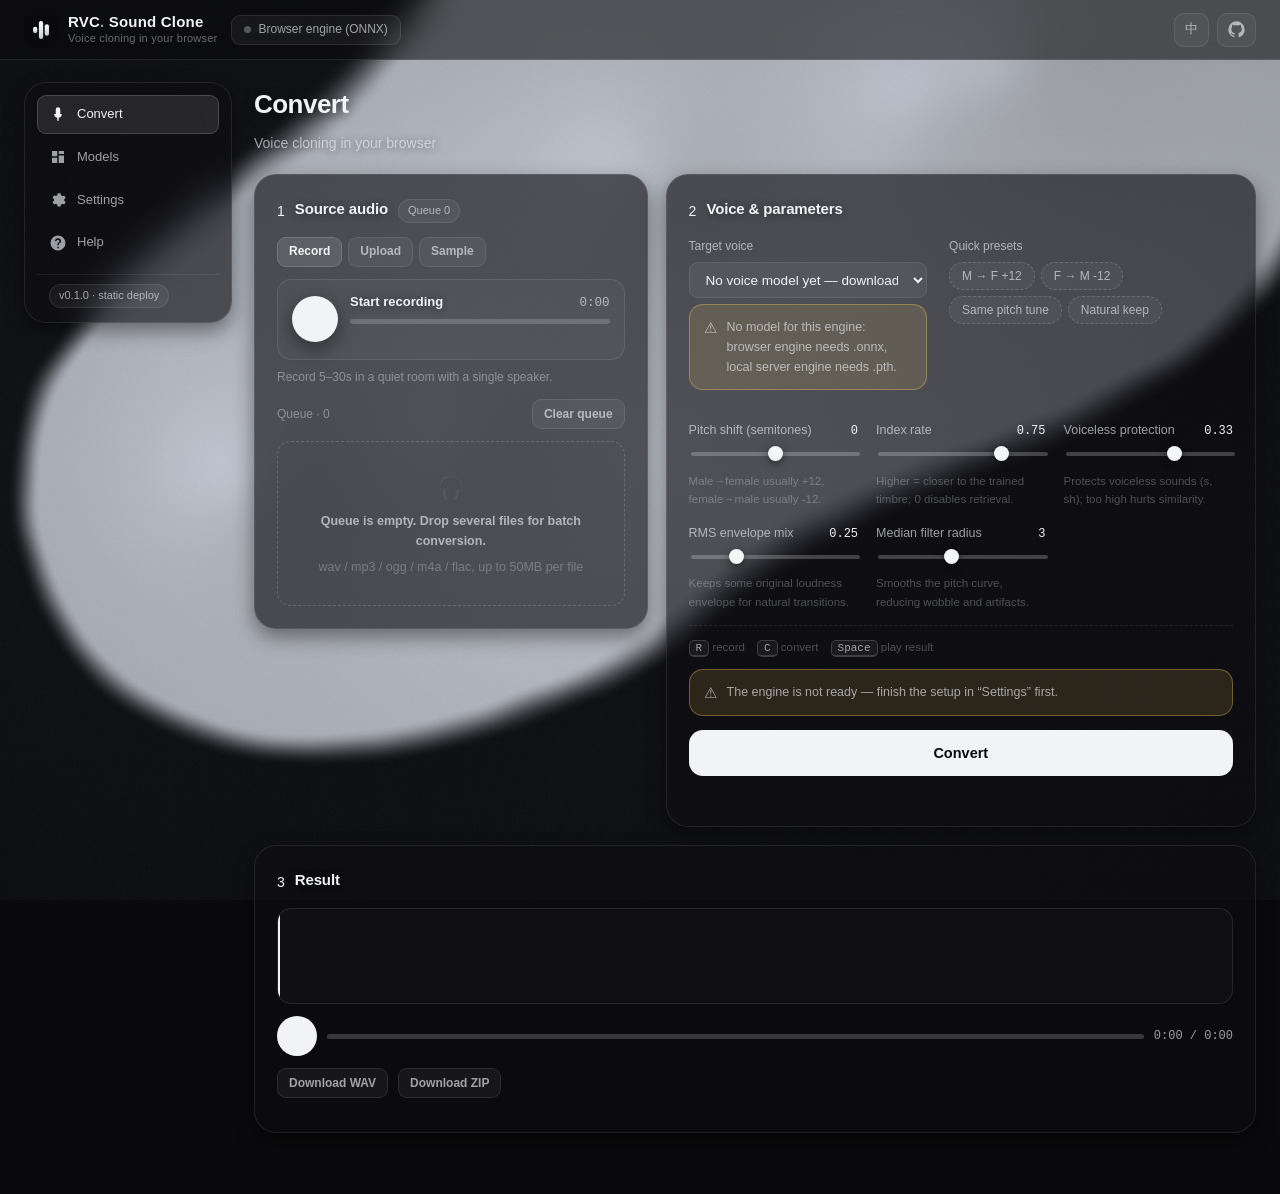
==== index.html @ bd5bac99 "fix: 站点图标去掉白色描边并重新生成全套尺寸，缓存版本升至 v=3" ====
<!DOCTYPE html>
<html lang="zh-CN">
<head>
<meta charset="UTF-8" />
<meta name="viewport" content="width=device-width, initial-scale=1.0" />
<title>RVC Sound Clone · 网页端声音克隆</title>
<meta name="description" content="基于 RVC（Retrieval-based Voice Conversion）的网页端声音克隆工具。纯静态部署，浏览器内推理，也可连接本地 RVC 服务获得最佳音质。" />
<meta name="keywords" content="RVC, 声音克隆, 语音转换, 变声器, AI 配音, WebAudio, ONNX" />
<meta name="author" content="ForJiang" />
<meta name="theme-color" content="#0a0a0c" />
<meta property="og:type" content="website" />
<meta property="og:title" content="RVC Sound Clone · 网页端声音克隆" />
<meta property="og:description" content="基于 RVC 的网页端声音克隆工具：浏览器内推理，可静态部署，也可连接本地 RVC 服务。" />
<meta property="og:image" content="assets/icon-512.png?v=3" />
<link rel="icon" href="assets/favicon.ico?v=3" sizes="any" />
<link rel="icon" type="image/png" href="assets/icon-32.png?v=3" sizes="32x32" />
<link rel="icon" type="image/png" href="assets/icon-16.png?v=3" sizes="16x16" />
<link rel="apple-touch-icon" href="assets/icon-180.png?v=3" />
<link rel="manifest" href="manifest.webmanifest?v=3" />
<link rel="stylesheet" href="assets/css/style.css" />
</head>
<body>

<canvas id="liquidBg" aria-hidden="true"></canvas>

<!-- 启动遮罩：模块加载完成后移除 -->
<div class="boot" id="boot">
  <div class="boot-logo">
    <img src="assets/favicon.svg?v=3" alt="" width="56" height="56" />
  </div>
  <p class="boot-text" id="bootText">正在加载模型索引…</p>
  <div class="boot-bar"><span id="bootBar"></span></div>
</div>

<header class="topbar">
  <a class="brand" href="#/convert" data-i18n-title="brand.refresh">
    <img class="brand-logo" src="assets/favicon.svg?v=3" alt="" width="30" height="30" />
    <span class="brand-text">
      <strong>RVC<span class="dot">.</span> Sound Clone</strong>
      <small data-i18n="brand.tag">网页端声音克隆</small>
    </span>
  </a>

  <div class="engine-chip" id="engineChip" title="">
    <span class="dot" id="engineDot"></span>
    <span id="engineName" data-i18n="engine.unknown">未连接</span>
  </div>

  <div class="topbar-actions">
    <button class="icon-btn" id="langBtn" type="button" title="Language">EN</button>
    <a class="icon-btn" href="https://github.com/ForJiang/rvc-sound-clone" target="_blank" rel="noreferrer" title="GitHub">
      <svg viewBox="0 0 24 24" width="18" height="18" aria-hidden="true"><path fill="currentColor" d="M12 .5A11.5 11.5 0 0 0 .5 12a11.5 11.5 0 0 0 7.86 10.92c.58.1.79-.25.79-.55v-1.94c-3.2.7-3.88-1.54-3.88-1.54-.52-1.34-1.28-1.7-1.28-1.7-1.05-.71.08-.7.08-.7 1.16.09 1.77 1.2 1.77 1.2 1.03 1.77 2.7 1.26 3.36.96.1-.75.4-1.27.73-1.56-2.55-.29-5.24-1.28-5.24-5.7 0-1.26.45-2.29 1.2-3.1-.13-.29-.52-1.46.1-3.05 0 0 .97-.31 3.18 1.18a11 11 0 0 1 5.8 0c2.2-1.49 3.17-1.18 3.17-1.18.63 1.59.24 2.76.12 3.05.75.81 1.2 1.84 1.2 3.1 0 4.43-2.7 5.4-5.26 5.68.42.36.79 1.07.79 2.16v3.2c0 .31.2.66.8.55A11.5 11.5 0 0 0 23.5 12A11.5 11.5 0 0 0 12 .5Z"/></svg>
    </a>
  </div>
</header>

<div class="shell">
  <nav class="sidebar" id="sidebar">
    <a href="#/convert" data-route="convert">
      <svg viewBox="0 0 24 24" width="18" height="18" aria-hidden="true"><path fill="currentColor" d="M12 15a3 3 0 0 0 3-3V6a3 3 0 0 0-6 0v6a3 3 0 0 0 3 3Zm5-3a5 5 0 0 1-4 4.9V21h-2v-4.1A5 5 0 0 1 7 12h2a3 3 0 0 0 6 0h2Z"/></svg>
      <span data-i18n="nav.convert">声音转换</span>
    </a>
    <a href="#/models" data-route="models">
      <svg viewBox="0 0 24 24" width="18" height="18" aria-hidden="true"><path fill="currentColor" d="M4 4h7v7H4V4Zm9 0h7v4h-7V4Zm0 6h7v10h-7V10ZM4 13h7v7H4v-7Z"/></svg>
      <span data-i18n="nav.models">模型库</span>
    </a>
    <a href="#/settings" data-route="settings">
      <svg viewBox="0 0 24 24" width="18" height="18" aria-hidden="true"><path fill="currentColor" d="M12 8a4 4 0 1 0 0 8 4 4 0 0 0 0-8Zm8.4 4c0-.4 0-.8-.1-1.2l2-1.5-2-3.4-2.3 1a7.8 7.8 0 0 0-2-1.2L15.4 3h-3.8l-.6 2.5c-.7.3-1.4.7-2 1.2l-2.3-1-2 3.4 2 1.5c0 .4-.1.8-.1 1.2s0 .8.1 1.2l-2 1.5 2 3.4 2.3-1c.6.5 1.3.9 2 1.2l.6 2.5h3.8l.6-2.5c.7-.3 1.4-.7 2-1.2l2.3 1 2-3.4-2-1.5c.1-.4.1-.8.1-1.2Z"/></svg>
      <span data-i18n="nav.settings">设置</span>
    </a>
    <a href="#/help" data-route="help">
      <svg viewBox="0 0 24 24" width="18" height="18" aria-hidden="true"><path fill="currentColor" d="M12 2a10 10 0 1 0 0 20 10 10 0 0 0 0-20Zm1 17h-2v-2h2v2Zm2.1-7.8-.9.9c-.7.7-1.2 1.3-1.2 2.9h-2v-.5c0-.9.4-1.7 1.1-2.4l1.2-1.3c.4-.3.6-.8.6-1.3a2 2 0 0 0-4 0H8a4 4 0 0 1 8 0c0 .9-.4 1.6-.9 2.7Z"/></svg>
      <span data-i18n="nav.help">使用帮助</span>
    </a>
    <div class="sidebar-foot">
      <span class="badge" data-i18n="nav.badge">v0.1.0 · 静态部署</span>
    </div>
  </nav>

  <main class="view" id="view" aria-live="polite">
    <div class="skeleton-card"></div>
    <div class="skeleton-card"></div>
  </main>
</div>

<div class="toasts" id="toasts"></div>
<div class="modal-root" id="modalRoot"></div>

<noscript>
  <div class="noscript">本工具需要在浏览器中启用 JavaScript。</div>
</noscript>

<script type="module" src="assets/js/app.js"></script>
</body>
</html>
---- assets/css/style.css ----
/* ============================================================
   RVC Sound Clone — 样式表
   视觉语言与 image-metadata-cleaner 保持一致：深色单一主题、液态金属背景、
   深色玻璃面板（rgba(13,14,18,.62) + 白色 9% 描边 + backdrop-blur 16px）、
   22px 圆角卡片、近白主 CTA、白字加文字阴影保证可读性。
   内嵌表面统一用白色低透明度叠加（而非黑色），与清除器站一致。
   ============================================================ */

:root {
  /* 底色与玻璃（与 image-metadata-cleaner 同值） */
  --bg: #0a0a0c;
  --glass: rgba(13, 14, 18, 0.62);
  --glass-strong: rgba(16, 17, 22, 0.82);
  --glass-soft: rgba(13, 14, 18, 0.45);
  --line: rgba(255, 255, 255, 0.09);
  --line-soft: rgba(255, 255, 255, 0.07);
  --line-strong: rgba(255, 255, 255, 0.16);
  --fill: rgba(255, 255, 255, 0.05);

  /* 文字 */
  --ink: #f2f3f6;
  --ink-dim: rgba(233, 236, 242, 0.66);
  --ink-faint: rgba(233, 236, 242, 0.42);
  --ink-ghost: rgba(233, 236, 242, 0.30);

  /* 功能色（与 image-metadata-cleaner 同值） */
  --ok: #3ddc97;
  --warn: #ffce5c;
  --err: #ff7a7a;
  --ok-soft: rgba(61, 220, 151, 0.12);
  --warn-soft: rgba(255, 206, 92, 0.12);
  --err-soft: rgba(255, 122, 122, 0.12);

  /* 圆角：radius-lg 22 / md 14 / sm 9 */
  --r-3xl: 22px;
  --r-2xl: 14px;
  --r-lg: 9px;

  /* 阴影：文字阴影压在液态金属高光上，卡片阴影制造悬浮感 */
  --t-shadow: 0 2px 12px rgba(0, 0, 0, 0.5);
  --t-shadow-sm: 0 1px 8px rgba(0, 0, 0, 0.45);
  /* 投影外扩 ≈ blur/2 + offset = 18px，小于卡片间距(18-20px)，相邻卡片阴影不粘连 */
  --card-shadow: 0 8px 20px rgba(0, 0, 0, 0.42);
  --card-shadow-hi: 0 10px 24px rgba(0, 0, 0, 0.5);
  --shadow-toast: 0 12px 32px rgba(0, 0, 0, 0.45);

  --font: -apple-system, BlinkMacSystemFont, "SF Pro Text", "PingFang SC", "Helvetica Neue", "Segoe UI", Roboto, sans-serif;
  --mono: "SF Mono", "JetBrains Mono", ui-monospace, Menlo, Consolas, monospace;
  --topbar-h: 60px;
}

* { box-sizing: border-box; }

/* 滚动条 */
* { scrollbar-width: thin; scrollbar-color: var(--line-strong) transparent; }
::-webkit-scrollbar { width: 10px; height: 10px; }
::-webkit-scrollbar-track { background: transparent; }
::-webkit-scrollbar-thumb {
  background: var(--line-strong);
  border-radius: 99px;
  border: 2px solid transparent;
  background-clip: content-box;
}
::-webkit-scrollbar-thumb:hover { background: var(--ink-faint); background-clip: content-box; }

html, body { margin: 0; padding: 0; min-height: 100%; }

body {
  background: var(--bg);
  color: var(--ink);
  font-family: var(--font);
  font-size: 14px;
  line-height: 1.6;
  -webkit-font-smoothing: antialiased;
}

/* 液态金属背景：fixed 画布，内容全部压在玻璃面板上 */
#liquidBg {
  position: fixed;
  inset: 0;
  width: 100%;
  height: 100%;
  z-index: -2;
  display: block;
  pointer-events: none;
}
/* WebGL 不可用时露出底层渐变 */
body::before {
  content: "";
  position: fixed;
  inset: 0;
  z-index: -3;
  background:
    radial-gradient(1100px 620px at 14% -8%, rgba(120, 150, 200, 0.22), transparent 62%),
    radial-gradient(900px 520px at 92% 4%, rgba(150, 130, 190, 0.18), transparent 60%),
    radial-gradient(800px 600px at 50% 110%, rgba(90, 120, 170, 0.16), transparent 62%),
    #0a0a0c;
}

/* 全站链接一律不带下划线（悬停也不加），与 image-metadata-cleaner 一致 */
a, a:hover, a:focus, a:active { color: var(--ink); text-decoration: none; }
a:hover { color: #ffffff; }
::selection { background: rgba(255, 255, 255, 0.28); }

/* ---------------- 启动遮罩 ---------------- */
.boot {
  position: fixed;
  inset: 0;
  z-index: 200;
  display: flex;
  flex-direction: column;
  align-items: center;
  justify-content: center;
  gap: 16px;
  background: rgba(10, 10, 12, 0.92);
  backdrop-filter: blur(6px);
  transition: opacity 0.35s ease, visibility 0.35s ease;
}
.boot.hidden { opacity: 0; visibility: hidden; }
.boot-logo { animation: pulse 1.8s ease-in-out infinite; }
.boot-text { color: var(--ink-dim); margin: 0; font-size: 13px; text-shadow: var(--t-shadow-sm); }
.boot-bar {
  width: 190px; height: 3px; border-radius: 99px;
  background: var(--fill); overflow: hidden;
}
.boot-bar span {
  display: block; width: 40%; height: 100%; border-radius: 99px;
  background: rgba(255, 255, 255, 0.85);
  animation: slide 1.15s ease-in-out infinite;
}
@keyframes slide { 0% { transform: translateX(-110%); } 100% { transform: translateX(260%); } }
@keyframes pulse { 0%, 100% { transform: scale(1); opacity: 1; } 50% { transform: scale(1.07); opacity: 0.82; } }

/* ---------------- 顶栏（对齐个人站：fixed + bg-black/50 + blur-md） ---------------- */
.topbar {
  position: fixed;
  top: 0; left: 0; right: 0;
  z-index: 70;
  height: var(--topbar-h);
  display: flex;
  align-items: center;
  gap: 14px;
  padding: 0 24px;
  background: rgba(10, 10, 12, 0.55);
  backdrop-filter: blur(14px);
  border-bottom: 1px solid var(--line);
}
.brand { display: flex; align-items: center; gap: 10px; color: var(--ink); }
/* 图标自身已带深色圆角底与细描边（favicon.svg），这里不再叠加边框/底色，
   否则两道边叠在一起会形成一圈明显的白框 */
.brand-logo {
  width: 34px; height: 34px; flex: none;
  border-radius: 10px;
}
.brand-text { display: flex; flex-direction: column; line-height: 1.25; min-width: 0; }
.brand-text strong { font-size: 15px; font-weight: 650; letter-spacing: 0.2px; }
.brand-text strong .dot { color: rgba(255, 255, 255, 0.6); }
.brand-text small { font-size: 11px; color: var(--ink-faint); letter-spacing: 0.02em; }

.engine-chip {
  display: inline-flex;
  align-items: center;
  gap: 7px;
  height: 30px;
  padding: 0 12px;
  border-radius: var(--r-lg);
  background: var(--fill);
  border: 1px solid var(--line);
  font-size: 12px;
  color: var(--ink-dim);
  max-width: 42vw;
  cursor: pointer;
  transition: background 0.16s ease;
}
.engine-chip:hover { background: rgba(255, 255, 255, 0.16); }
.engine-chip .dot {
  width: 7px; height: 7px; border-radius: 50%;
  background: var(--ink-ghost); flex: none;
}
.engine-chip.ok .dot { background: var(--ok); box-shadow: 0 0 8px var(--ok); }
.engine-chip.warn .dot { background: var(--warn); box-shadow: 0 0 8px var(--warn); }
.engine-chip.err .dot { background: var(--err); box-shadow: 0 0 8px var(--err); }
.engine-chip span:last-child { overflow: hidden; text-overflow: ellipsis; white-space: nowrap; }

.topbar-actions { margin-left: auto; display: flex; align-items: center; gap: 8px; }
/* 图标/文字按钮：与清除器站同型（34px、10px 圆角、4% 白底、9% 描边） */
.icon-btn {
  display: inline-grid;
  place-items: center;
  gap: 6px;
  min-width: 34px;
  height: 34px;
  padding: 0 10px;
  border-radius: 10px;
  border: 1px solid var(--line);
  background: rgba(255, 255, 255, 0.04);
  color: var(--ink-dim);
  cursor: pointer;
  font: inherit;
  font-size: 13px;
  text-decoration: none;
  transition: background 0.15s ease, color 0.15s ease;
}
.icon-btn:hover { background: rgba(255, 255, 255, 0.1); color: var(--ink); text-decoration: none; }
.icon-btn svg { width: 17px; height: 17px; }

/* ---------------- 布局 ---------------- */
.shell {
  display: grid;
  grid-template-columns: 208px minmax(0, 1fr);
  gap: 22px;
  max-width: 1440px;
  margin: 0 auto;
  padding: calc(var(--topbar-h) + 22px) 24px 64px;
  align-items: start;
}

.sidebar {
  position: sticky;
  top: calc(var(--topbar-h) + 22px);
  display: flex;
  flex-direction: column;
  gap: 4px;
  padding: 12px;
  border-radius: var(--r-3xl);
  background: var(--glass);
  border: 1px solid var(--line);
  backdrop-filter: blur(16px);
  box-shadow: var(--card-shadow);
}
.sidebar a {
  display: flex;
  align-items: center;
  gap: 10px;
  padding: 9px 12px;
  border-radius: var(--r-lg);
  color: var(--ink-dim);
  font-size: 13px;
  font-weight: 500;
  transition: background 0.16s ease, color 0.16s ease;
}
.sidebar a:hover { background: rgba(255, 255, 255, 0.10); color: var(--ink); text-decoration: none; }
.sidebar a.active {
  background: rgba(255, 255, 255, 0.1);
  color: var(--ink);
  box-shadow: inset 0 0 0 1px var(--line-strong);
}
.sidebar-foot { margin-top: 8px; padding: 8px 12px 2px; border-top: 1px solid var(--line-soft); }

.view { min-width: 0; display: flex; flex-direction: column; gap: 20px; }

/* 入场动画：opacity + y:30 上浮，delayChildren 0.2 / staggerChildren 0.15 */
.view > * { animation: rise 0.5s cubic-bezier(0.2, 0.8, 0.3, 1) both; }
.view > *:nth-child(1) { animation-delay: 0.05s; }
.view > *:nth-child(2) { animation-delay: 0.15s; }
.view > *:nth-child(3) { animation-delay: 0.25s; }
.view > *:nth-child(4) { animation-delay: 0.35s; }
@keyframes rise { from { opacity: 0; transform: translateY(30px); } to { opacity: 1; transform: none; } }

/* ---------------- 卡片：rounded-3xl 玻璃 ---------------- */
/* 卡片投影刻意收敛：外扩 ≈ blur/2 + offset = 14px，小于 18px 的卡片间距，
   相邻卡片的阴影不会互相粘连（液态金属背景上尤其明显） */
.card {
  position: relative;
  background: var(--glass);
  border: 1px solid var(--line);
  border-radius: var(--r-3xl);
  padding: 22px;
  backdrop-filter: blur(16px);
  box-shadow: var(--card-shadow);
  transition: border-color 0.2s ease, box-shadow 0.2s ease;
}
.card:hover { border-color: var(--line-strong); box-shadow: var(--card-shadow-hi); }

.card-title {
  display: flex;
  align-items: center;
  gap: 10px;
  margin: 0 0 4px;
  font-size: 15px;
  font-weight: 650;
  letter-spacing: -0.01em;
  text-shadow: var(--t-shadow-sm);
}
.card-title .num {
  display: inline-flex;
  align-items: center;
  justify-content: center;
  width: 24px; height: 24px;
  border-radius: var(--r-lg);
  background: rgba(255, 255, 255, 0.08);
  border: 1px solid var(--line-strong);
  color: var(--ink);
  font-size: 12px; font-weight: 700;
  font-variant-numeric: tabular-nums;
  flex: none;
}
.card-sub { margin: 0 0 14px; color: var(--ink-dim); font-size: 12.5px; }

h1.page-title {
  font-size: 26px;
  font-weight: 700;
  letter-spacing: -0.02em;
  margin: 2px 0 6px;
  text-shadow: var(--t-shadow);
}
p.lead { margin: 0; color: var(--ink-dim); text-shadow: var(--t-shadow-sm); }

.grid { display: grid; gap: 18px; }
.grid.cols-2 { grid-template-columns: repeat(2, minmax(0, 1fr)); }
.grid.cols-3 { grid-template-columns: repeat(3, minmax(0, 1fr)); }
.grid.convert { grid-template-columns: minmax(0, 1fr) minmax(0, 1.5fr); align-items: start; }
/* 转换结果卡横跨整行：给波形留出宽度 */
.grid.convert > .card-wide { grid-column: 1 / -1; }

/* 参数卡内部横向排布：目标音色 | 快速预设 并排 */
.param-inline { display: flex; flex-wrap: wrap; gap: 12px 22px; align-items: flex-start; }
/* 基准宽度之和要小于一行可用宽度，否则两个块会被挤到两行 */
.param-inline > .field-block { flex: 1 1 200px; min-width: 0; }
.param-inline > .field-block:last-child { flex: 1.4 1 230px; }

/* 五个参数滑块横向并排，宽屏一行放下，窄屏自动换行 */
.sliders-row {
  display: grid;
  grid-template-columns: repeat(auto-fit, minmax(168px, 1fr));
  gap: 12px 18px;
}
.sliders-row .slider-row { min-width: 0; }

.row { display: flex; align-items: center; gap: 10px; flex-wrap: wrap; }
.row.tight { gap: 6px; }
.spacer { flex: 1; }
.muted { color: var(--ink-dim); }
.faint { color: var(--ink-faint); font-size: 12px; }
.mono { font-family: var(--mono); font-size: 12px; }
.center { text-align: center; }
.nowrap { white-space: nowrap; }
.hidden { display: none !important; }

/* ---------------- 按钮 ---------------- */
.btn {
  display: inline-flex;
  align-items: center;
  justify-content: center;
  gap: 7px;
  height: 36px;
  padding: 0 15px;
  border-radius: var(--r-lg);
  border: 1px solid var(--line);
  background: rgba(255, 255, 255, 0.05);
  color: var(--ink-dim);
  font: inherit;
  font-size: 13.5px;
  font-weight: 550;
  cursor: pointer;
  transition: background 0.15s ease, color 0.15s ease, transform 0.12s ease, opacity 0.15s ease;
  white-space: nowrap;
}
.btn:hover:not(:disabled) { background: rgba(255, 255, 255, 0.1); color: var(--ink); }
.btn:active:not(:disabled) { transform: scale(0.98); }
.btn:disabled { opacity: 0.45; cursor: not-allowed; }
/* 主 CTA：近白底深色字，与 image-metadata-cleaner 的 .btn-primary 一致 */
.btn.primary {
  border-color: transparent;
  background: #f2f3f6;
  color: #0a0a0c;
  font-weight: 600;
}
.btn.primary:hover:not(:disabled) { background: #ffffff; }
.btn.danger { border-color: rgba(255, 122, 122, 0.4); color: var(--err); }
.btn.danger:hover:not(:disabled) { background: var(--err-soft); }
.btn.ghost { border-color: var(--line); color: var(--ink-dim); }
.btn.ghost:hover:not(:disabled) { color: var(--ink); }
.btn.sm { height: 30px; padding: 0 11px; font-size: 12px; }
.btn.lg { height: 46px; padding: 0 24px; font-size: 14.5px; border-radius: var(--r-2xl); }
.btn.block { width: 100%; }
.btn[aria-pressed="true"] {
  background: rgba(255, 255, 255, 0.1);
  border-color: var(--line-strong);
  color: var(--ink);
}

select,
input[type="text"],
input[type="number"],
input[type="url"],
input[type="search"] {
  height: 36px;
  padding: 0 12px;
  border-radius: var(--r-lg);
  border: 1px solid var(--line);
  background: rgba(255, 255, 255, 0.05);
  color: var(--ink);
  font: inherit;
  font-size: 13.5px;
  width: 100%;
  transition: border-color 0.16s ease, box-shadow 0.16s ease;
}
select:focus, input:focus, textarea:focus {
  outline: none;
  border-color: rgba(255, 255, 255, 0.55);
  box-shadow: 0 0 0 3px rgba(255, 255, 255, 0.12);
}
select { cursor: pointer; }
option { background: #14151a; color: var(--ink); }

label.field { display: block; }
label.field > .label,
.field-label {
  display: block;
  font-size: 12px;
  color: var(--ink-dim);
  margin-bottom: 6px;
  font-weight: 500;
}

input[type="range"] {
  -webkit-appearance: none;
  appearance: none;
  width: 100%;
  height: 22px;
  background: transparent;
  cursor: pointer;
}
input[type="range"]::-webkit-slider-runnable-track {
  height: 4px; border-radius: 99px; background: rgba(255, 255, 255, 0.22);
}
input[type="range"]::-webkit-slider-thumb {
  -webkit-appearance: none;
  width: 15px; height: 15px; margin-top: -6px;
  border-radius: 50%;
  background: #f4f5f7;
  border: none;
  box-shadow: 0 2px 8px rgba(0, 0, 0, 0.5);
}
input[type="range"]::-moz-range-track { height: 4px; border-radius: 99px; background: rgba(255, 255, 255, 0.22); }
input[type="range"]::-moz-range-thumb { width: 13px; height: 13px; border-radius: 50%; background: #f4f5f7; border: none; }

.switch { display: inline-flex; align-items: center; gap: 9px; cursor: pointer; user-select: none; }
.switch input { position: absolute; opacity: 0; pointer-events: none; }
.switch .track {
  width: 38px; height: 21px; border-radius: 99px;
  background: rgba(255, 255, 255, 0.18);
  border: 1px solid var(--line);
  position: relative; transition: 0.18s ease; flex: none;
}
.switch .track::after {
  content: ""; position: absolute; top: 2px; left: 2px;
  width: 15px; height: 15px; border-radius: 50%;
  background: rgba(255, 255, 255, 0.75);
  transition: 0.18s ease;
}
.switch input:checked + .track { background: #f2f3f6; border-color: transparent; }
.switch input:checked + .track::after { left: 20px; background: #0a0a0c; }

/* 滑块行 */
.slider-row { display: grid; gap: 2px; }
.slider-head { display: flex; align-items: baseline; gap: 8px; }
.slider-head .name { font-size: 12.5px; color: var(--ink-dim); font-weight: 500; }
.slider-head .val { margin-left: auto; font-family: var(--mono); font-size: 12px; color: var(--ink); }
.slider-hint { font-size: 11.5px; color: var(--ink-ghost); margin-bottom: 2px; }

/* ---------------- 上传 / 拖拽 ---------------- */
.dropzone {
  border: 1.5px dashed var(--line-strong);
  border-radius: var(--r-2xl);
  padding: clamp(26px, 6vw, 46px) 20px;
  text-align: center;
  color: var(--ink-dim);
  background: rgba(255, 255, 255, 0.025);
  transition: border-color 0.18s ease, background 0.18s ease;
  cursor: pointer;
}
.dropzone:hover, .dropzone.drag {
  border-color: rgba(255, 255, 255, 0.3);
  background: rgba(255, 255, 255, 0.05);
  color: var(--ink);
}
/* 图标盒：与清除器站 .dz-icon 同型（52px 圆角方块） */
.dropzone .dz-icon {
  width: 52px; height: 52px;
  border-radius: 16px;
  display: grid; place-items: center;
  background: rgba(255, 255, 255, 0.06);
  border: 1px solid var(--line);
  color: #e8ebf1;
  font-size: 24px; line-height: 1;
  margin: 0 auto 10px;
}
.dropzone strong { color: var(--ink); font-weight: 600; }
.dropzone small { display: block; margin-top: 4px; font-size: 11.5px; color: var(--ink-ghost); }

/* ---------------- 录音器 ---------------- */
.recorder {
  display: flex;
  align-items: center;
  gap: 12px;
  padding: 12px 14px;
  border-radius: var(--r-2xl);
  border: 1px solid var(--line);
  background: rgba(255, 255, 255, 0.03);
}
/* 录音按钮：白底圆形图标按钮，文字放在旁边的 .rec-label，避免溢出圆形 */
.rec-btn {
  width: 46px; height: 46px;
  min-width: 46px;
  flex: none;
  padding: 0;
  border: none;
  border-radius: 50%;
  background: #f2f3f6;
  color: #0a0a0c;
  display: inline-flex;
  align-items: center;
  justify-content: center;
  cursor: pointer;
  box-shadow: 0 6px 20px rgba(0, 0, 0, 0.45);
  transition: transform 0.16s ease, background 0.16s ease, box-shadow 0.16s ease;
}
.rec-btn:hover { transform: scale(1.06); background: #ffffff; }
.rec-btn:active { transform: scale(0.97); }
.rec-btn.recording {
  background: #f2f3f6;
  color: #0a0a0c;
  box-shadow: 0 0 0 4px rgba(255, 255, 255, 0.18), 0 6px 20px rgba(0, 0, 0, 0.45);
  animation: pulse-rec 1.4s ease-in-out infinite;
}
@keyframes pulse-rec {
  0%, 100% { box-shadow: 0 0 0 0 rgba(255, 255, 255, 0.35), 0 6px 20px rgba(0, 0, 0, 0.45); }
  50% { box-shadow: 0 0 0 9px rgba(255, 255, 255, 0), 0 6px 20px rgba(0, 0, 0, 0.45); }
}
/* 按钮右侧：状态文字在上、计时在下，再下面是电平条 */
.rec-head {
  display: flex; align-items: baseline; gap: 8px;
  margin-bottom: 6px;
}
.rec-label {
  font-size: 13px; font-weight: 600; color: var(--ink);
  text-shadow: var(--t-shadow-sm);
}
@keyframes pulse-rec {
  0%, 100% { box-shadow: 0 0 0 0 rgba(255, 255, 255, 0.4); }
  50% { box-shadow: 0 0 0 10px rgba(255, 255, 255, 0); }
}
.meter { flex: 1; min-width: 0; }
.meter-track { height: 5px; border-radius: 99px; background: rgba(255, 255, 255, 0.18); overflow: hidden; }
.meter canvas { display: block; width: 100%; height: 18px; margin-top: 5px; }
.meter-fill {
  height: 100%; width: 0%; border-radius: 99px;
  background: #f2f3f6;
  transition: width 0.07s linear;
}
.rec-time { font-family: var(--mono); font-size: 12.5px; color: var(--ink-dim); margin-left: auto; }

/* ---------------- 波形 / 播放器 ---------------- */
.wave {
  position: relative;
  width: 100%;
  height: 96px;
  border-radius: var(--r-2xl);
  background: rgba(255, 255, 255, 0.025);
  border: 1px solid var(--line);
  overflow: hidden;
}
.wave canvas { display: block; width: 100%; height: 100%; }
.wave .playhead { position: absolute; top: 0; bottom: 0; width: 2px; background: #f2f3f6; left: 0; pointer-events: none; }
.wave-empty {
  display: flex; align-items: center; justify-content: center;
  height: 100%; color: var(--ink-ghost); font-size: 12.5px;
}

.player { display: flex; align-items: center; gap: 10px; margin-top: 12px; }
.play-btn {
  width: 40px; height: 40px; border-radius: 50%;
  border: none; cursor: pointer; flex: none;
  background: #f2f3f6; color: #0a0a0c;
  display: inline-flex; align-items: center; justify-content: center;
  transition: transform 0.16s ease, background 0.16s ease;
}
.play-btn:hover { transform: scale(1.06); background: #ffffff; }
.player .time { font-family: var(--mono); font-size: 12px; color: var(--ink-dim); }
.player .track {
  flex: 1; height: 5px; border-radius: 99px;
  background: rgba(255, 255, 255, 0.18);
  position: relative; cursor: pointer; overflow: hidden;
}
.player .track-fill { position: absolute; inset: 0 auto 0 0; width: 0%; background: #f2f3f6; }

/* ---------------- 文件列表 ---------------- */
.file-list { display: flex; flex-direction: column; gap: 7px; margin-top: 12px; }
.file-item {
  display: flex; align-items: center; gap: 10px;
  padding: 9px 11px; border-radius: var(--r-2xl);
  background: rgba(255, 255, 255, 0.028);
  border: 1px solid var(--line);
  transition: border-color 0.16s ease, background 0.16s ease;
}
.file-item:hover { border-color: var(--line-strong); }
.file-item.selected { border-color: rgba(255, 255, 255, 0.5); background: rgba(255, 255, 255, 0.10); }
.file-item .fi-body {
  flex: 1; min-width: 0; cursor: pointer; text-align: left;
  background: none; border: none; color: inherit; font: inherit; padding: 0;
}
.file-item .fi-play {
  width: 26px; height: 26px; border-radius: 50%;
  border: 1px solid var(--line); background: rgba(255, 255, 255, 0.05);
  color: var(--ink-dim); display: inline-flex; align-items: center; justify-content: center;
  cursor: pointer; flex: none; font-size: 11px; transition: 0.16s ease;
}
.file-item .fi-play:hover { color: var(--ink); background: rgba(255, 255, 255, 0.12); }
.file-item .fi-name { flex: 1; min-width: 0; overflow: hidden; text-overflow: ellipsis; white-space: nowrap; font-size: 12.5px; }
.file-item .fi-meta { font-family: var(--mono); font-size: 11px; color: var(--ink-ghost); }
.file-item .fi-dur { font-family: var(--mono); font-size: 11.5px; color: var(--ink-dim); }

/* ---------------- 表格 ---------------- */
.table-wrap { overflow-x: auto; border-radius: var(--r-2xl); border: 1px solid var(--line); }
/* 标签行与表格之间留出距离，避免视觉上粘连成一块 */
.row.tight + .table-wrap { margin-top: 12px; }
table.data { width: 100%; border-collapse: collapse; font-size: 12.5px; }
table.data th {
  text-align: left; padding: 10px 14px; white-space: nowrap;
  background: rgba(255, 255, 255, 0.05); color: var(--ink-dim); font-weight: 600;
  border-bottom: 1px solid var(--line);
}
table.data td { padding: 10px 14px; border-bottom: 1px solid var(--line-soft); vertical-align: middle; }
table.data tr:last-child td { border-bottom: none; }
table.data tbody tr:hover { background: rgba(255, 255, 255, 0.06); }
table.data td.mono, table.data th.mono { font-variant-numeric: tabular-nums; }

/* ---------------- 徽章 / 提示 ---------------- */
.badge {
  display: inline-flex; align-items: center; gap: 5px;
  padding: 2px 9px; border-radius: 999px;
  background: var(--fill); border: 1px solid var(--line);
  color: var(--ink-dim); font-size: 11px; white-space: nowrap; font-weight: 500;
}
.badge.ok { background: var(--ok-soft); color: #8ff0c6; border-color: rgba(61, 220, 151, 0.35); }
.badge.warn { background: var(--warn-soft); color: #ffd98a; border-color: rgba(255, 206, 92, 0.35); }
.badge.err { background: var(--err-soft); color: #ffb3b3; border-color: rgba(255, 122, 122, 0.4); }
.badge.brand { background: rgba(255, 255, 255, 0.1); color: var(--ink); border-color: var(--line-strong); }

.notice {
  display: flex; gap: 10px;
  padding: 12px 14px; border-radius: var(--r-2xl);
  background: rgba(255, 255, 255, 0.028); border: 1px solid var(--line);
  font-size: 12.5px; color: var(--ink-dim);
}
.notice .ico { flex: none; font-size: 15px; line-height: 1.4; }
.notice.info { border-color: var(--line-strong); background: rgba(255, 255, 255, 0.06); }
.notice.warn { border-color: rgba(255, 206, 92, 0.35); background: var(--warn-soft); }
.notice.err { border-color: rgba(255, 122, 122, 0.4); background: var(--err-soft); }
.notice strong { color: var(--ink); }

/* ---------- 卡片内纵向节奏 ---------- */
/* 1) 标题行（.row）与紧随的内容之间：12px。
      不设这条时，卡片标题和下面第一块内容是 0 间距，肉眼看着贴边 */
.card > .row + * { margin-top: 12px; }

/* 2) 卡片内 加粗标题 与说明文字 */
.card > strong + .faint,
.card > strong + p { margin-top: 6px; }

/* 2b) 参数卡：目标音色行 与 滑块行 之间 */
.card > .param-inline + .sliders-row { margin-top: 16px; }

/* 3) 提示/表格/拖拽区 紧跟按钮时，避免「警告条 + 大按钮」贴在一起 */
.card > .notice + .btn,
.card > .notice + .row,
.card > .table-wrap + .btn,
.card > .dropzone + .btn,
.card > .kbd-hints + .btn,
.card > .empty-state + .btn { margin-top: 14px; }

.progress { height: 5px; border-radius: 99px; background: rgba(255, 255, 255, 0.16); overflow: hidden; }
.progress > span { display: block; height: 100%; width: 0%; border-radius: 99px; background: #f2f3f6; transition: width 0.2s ease; }
.progress.indeterminate > span { width: 30%; animation: indet 1.1s ease-in-out infinite; }
@keyframes indet { 0% { margin-left: -32%; } 100% { margin-left: 100%; } }

.spinner {
  width: 15px; height: 15px; border-radius: 50%;
  border: 2px solid rgba(255, 255, 255, 0.25);
  border-top-color: currentColor;
  animation: spin 0.75s linear infinite;
  display: inline-block; vertical-align: -2px;
}
@keyframes spin { to { transform: rotate(360deg); } }

/* ---------------- Toast ---------------- */
.toasts {
  position: fixed; right: 20px; bottom: 20px; z-index: 120;
  display: flex; flex-direction: column; gap: 8px; max-width: min(360px, 86vw);
}
.toast {
  display: flex; gap: 9px; align-items: flex-start;
  padding: 9px 16px; border-radius: 12px;
  background: var(--glass-strong);
  border: 1px solid var(--line-strong);
  backdrop-filter: blur(16px);
  -webkit-backdrop-filter: blur(16px);
  box-shadow: var(--shadow-toast);
  font-size: 13px;
  animation: toast-in 0.22s ease;
}
.toast.out { animation: toast-out 0.25s ease forwards; }
.toast .t-ico { flex: none; font-weight: 700; }
.toast.ok .t-ico { color: var(--ok); }
.toast.err .t-ico { color: var(--err); }
.toast.warn .t-ico { color: var(--warn); }
.toast .t-body { flex: 1; min-width: 0; }
.toast .t-title { font-weight: 650; color: var(--ink); }
.toast .t-msg { color: var(--ink-dim); word-break: break-word; }
@keyframes toast-in { from { opacity: 0; transform: translateY(10px) scale(0.97); } }
@keyframes toast-out { to { opacity: 0; transform: translateX(20px); } }

/* ---------------- 模态框 ---------------- */
.modal-root:empty { display: none; }
.modal-backdrop {
  position: fixed; inset: 0; z-index: 130;
  background: rgba(8, 9, 13, 0.7);
  backdrop-filter: blur(6px);
  display: flex; align-items: center; justify-content: center; padding: 20px;
  animation: fade 0.18s ease;
}
@keyframes fade { from { opacity: 0; } }
.modal {
  width: min(560px, 100%); max-height: 86vh; overflow: auto;
  background: rgba(16, 17, 22, 0.92);
  border: 1px solid var(--line-strong);
  border-radius: var(--r-3xl);
  box-shadow: var(--shadow-toast);
  backdrop-filter: blur(18px);
  animation: modal-in 0.22s cubic-bezier(0.2, 0.9, 0.3, 1.2);
}
@keyframes modal-in { from { opacity: 0; transform: translateY(14px) scale(0.97); } }
.modal-head {
  display: flex; align-items: center; gap: 10px;
  padding: 16px 20px; border-bottom: 1px solid var(--line);
  position: sticky; top: 0; background: rgba(16, 17, 22, 0.92);
}
.modal-head h3 { margin: 0; font-size: 15px; font-weight: 650; }
.modal-body { padding: 20px; }
.modal-foot { padding: 14px 20px; border-top: 1px solid var(--line); display: flex; gap: 8px; justify-content: flex-end; }

/* ---------------- 骨架屏 ---------------- */
.skeleton-card {
  height: 150px; border-radius: var(--r-3xl);
  background: linear-gradient(90deg, rgba(255,255,255,0.05) 25%, rgba(255,255,255,0.12) 37%, rgba(255,255,255,0.05) 63%);
  background-size: 400% 100%;
  animation: skel 1.3s ease infinite;
  border: 1px solid var(--line);
}
@keyframes skel { 0% { background-position: 100% 0; } 100% { background-position: 0 0; } }

/* ---------------- 预设 chips ---------------- */
.presets { display: flex; flex-wrap: wrap; gap: 6px; margin: 0 0 16px; }
.preset {
  display: inline-flex; align-items: center; gap: 5px;
  height: 28px; padding: 0 12px;
  border-radius: 999px;
  border: 1px dashed var(--line-strong);
  background: rgba(255, 255, 255, 0.04);
  color: var(--ink-dim);
  font: inherit; font-size: 12px; font-weight: 500;
  cursor: pointer; transition: 0.16s ease;
}
.preset:hover { border-style: solid; border-color: rgba(255,255,255,0.3); background: rgba(255,255,255,0.08); color: var(--ink); }
.preset.active {
  border-style: solid; border-color: transparent;
  background: #f2f3f6; color: #0a0a0c; font-weight: 600;
}

/* ---------------- 空状态 ---------------- */
.empty-state {
  display: grid; justify-items: center; gap: 6px;
  padding: 28px 16px;
  border-radius: var(--r-2xl);
  border: 1px dashed var(--line-strong);
  color: var(--ink-ghost);
  text-align: center; font-size: 12.5px;
}
.empty-state .es-icon { font-size: 22px; opacity: 0.75; }
.empty-state strong { color: var(--ink-dim); font-weight: 600; }

/* ---------------- 快捷键提示 ---------------- */
.kbd-hints {
  display: flex; flex-wrap: wrap; gap: 12px;
  margin: 12px 0; padding-top: 12px;
  border-top: 1px dashed var(--line);
  font-size: 11.5px; color: var(--ink-ghost);
}
.kbd-hints kbd {
  font-family: var(--mono); font-size: 11px;
  border: 1px solid var(--line-strong); border-bottom-width: 2px;
  border-radius: 5px; padding: 1px 6px; background: rgba(255,255,255,0.05); color: var(--ink-dim);
}

/* ---------------- 模型明细 ---------------- */
.file-detail { display: flex; flex-wrap: wrap; gap: 6px; margin-top: 6px; }
.file-detail .chip {
  font-family: var(--mono); font-size: 11px;
  padding: 2px 9px; border-radius: 8px;
  background: rgba(255,255,255,0.05); border: 1px solid var(--line);
  color: var(--ink-dim);
}
.file-detail .chip.ok { color: #8ff0c6; border-color: rgba(61,220,151,0.35); }
.row-click { cursor: pointer; }
.row-click:hover { background: rgba(255,255,255,0.06); }

/* ---------------- 帮助页步骤条 ---------------- */
.steps-strip { display: grid; grid-template-columns: repeat(4, minmax(0, 1fr)); gap: 16px; margin: 6px 0 8px; }
.step-card {
  padding: 14px;
  border-radius: var(--r-2xl);
  border: 1px solid var(--line);
  background: var(--glass-soft);
  backdrop-filter: blur(14px);
  transition: transform 0.2s ease, box-shadow 0.2s ease, border-color 0.2s ease;
}
.step-card:hover { transform: translateY(-2px); border-color: var(--line-strong); box-shadow: var(--card-shadow); }
.step-card .sc-num { font-family: var(--mono); font-size: 11px; color: var(--ink-faint); letter-spacing: 0.08em; }
.step-card .sc-title { font-weight: 650; font-size: 13px; margin: 3px 0 4px; }
.step-card .sc-desc { font-size: 12px; color: var(--ink-dim); }

/* ---------------- 文档 ---------------- */
.doc h2 { font-size: 16px; margin: 24px 0 8px; font-weight: 650; text-shadow: var(--t-shadow-sm); }
.doc h3 { font-size: 13.5px; margin: 16px 0 6px; color: var(--ink); }
.doc p, .doc li { color: var(--ink-dim); font-size: 13px; }
.doc ul { margin: 6px 0; padding-left: 20px; }
.doc code {
  font-family: var(--mono); font-size: 12px;
  background: rgba(255,255,255,0.05); padding: 2px 6px; border-radius: 5px; color: var(--ink);
  border: 1px solid var(--line);
}
.doc pre {
  background: rgba(255,255,255,0.04); border: 1px solid var(--line);
  border-radius: var(--r-2xl); padding: 14px 16px; overflow: auto;
  font-size: 12px; line-height: 1.55;
}
.doc pre code { background: none; padding: 0; border: none; }
.doc kbd {
  font-family: var(--mono); font-size: 11.5px;
  border: 1px solid var(--line-strong); border-bottom-width: 2px;
  border-radius: 5px; padding: 1px 6px; background: rgba(255,255,255,0.05); color: var(--ink);
}
.anchor-list { display: flex; flex-wrap: wrap; gap: 6px; margin: 12px 0 4px; }
.anchor-list a {
  padding: 4px 11px; border-radius: 999px; font-size: 12px;
  background: rgba(255,255,255,0.04); border: 1px solid var(--line); color: var(--ink-dim);
  transition: 0.16s ease;
}
.anchor-list a:hover { color: var(--ink); border-color: var(--line-strong); text-decoration: none; background: rgba(255,255,255,0.08); }

/* ---------------- 404 ---------------- */
.page-404 { display: grid; place-items: center; min-height: 100vh; text-align: center; }
.wrap-404 { display: grid; gap: 10px; justify-items: center; }
.wrap-404 h1 { font-size: 56px; margin: 0; letter-spacing: 2px; font-weight: 700; }
.wrap-404 p { color: var(--ink-dim); margin: 0 0 8px; }

.noscript {
  position: fixed; inset: auto 0 0 0; padding: 12px; text-align: center;
  background: var(--err); color: #fff; font-size: 13px; z-index: 200;
}

/* ---------------- 响应式 ---------------- */
@media (max-width: 1080px) {
  .grid.convert { grid-template-columns: minmax(0, 1fr); }
  .grid.cols-3 { grid-template-columns: repeat(2, minmax(0, 1fr)); }
  .steps-strip { grid-template-columns: repeat(2, minmax(0, 1fr)); }
}
@media (max-width: 860px) {
  .shell { grid-template-columns: minmax(0, 1fr); padding: calc(var(--topbar-h) + 14px) 14px 48px; }
  .sidebar { position: static; flex-direction: row; overflow-x: auto; gap: 6px; padding: 8px; border-radius: var(--r-2xl); }
  .sidebar a { flex: none; }
  .sidebar-foot { display: none; }
  .brand-text small { display: none; }
  .grid.cols-2, .grid.cols-3 { grid-template-columns: minmax(0, 1fr); }
  .engine-chip { display: none; }
  .topbar { padding: 0 14px; }
}

@media (prefers-reduced-motion: reduce) {
  *, *::before, *::after { animation-duration: 0.01ms !important; transition-duration: 0.01ms !important; }
  .view > * { animation: none; }
}
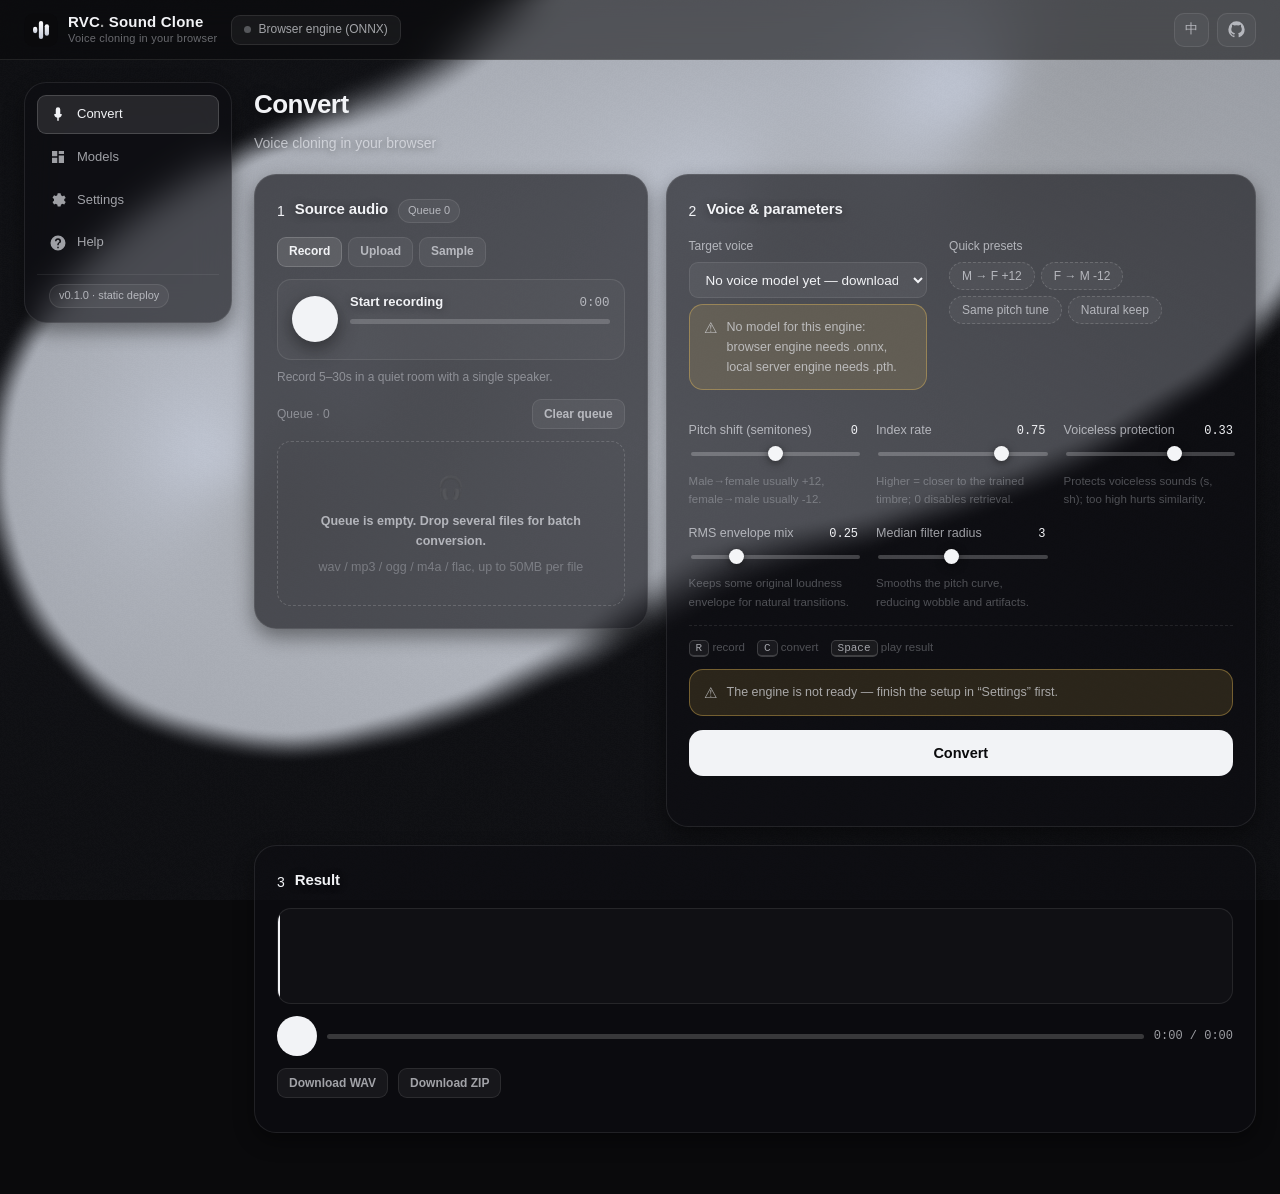
==== commit e33fe55a: "fix: 主图标改为内联 data URI，规避 favicon 缓存导致标签页不更新" ====
--- a/index.html
+++ b/index.html
@@ -12,6 +12,8 @@
 <meta property="og:title" content="RVC Sound Clone · 网页端声音克隆" />
 <meta property="og:description" content="基于 RVC 的网页端声音克隆工具：浏览器内推理，可静态部署，也可连接本地 RVC 服务。" />
 <meta property="og:image" content="assets/icon-512.png?v=3" />
+<!-- 主图标用内联 data URI：favicon 缓存很顽固，内联可保证每次加载都拿到当前设计 -->
+<link rel="icon" type="image/png" href="[data-uri]" sizes="32x32" />
 <link rel="icon" href="assets/favicon.ico?v=3" sizes="any" />
 <link rel="icon" type="image/png" href="assets/icon-32.png?v=3" sizes="32x32" />
 <link rel="icon" type="image/png" href="assets/icon-16.png?v=3" sizes="16x16" />
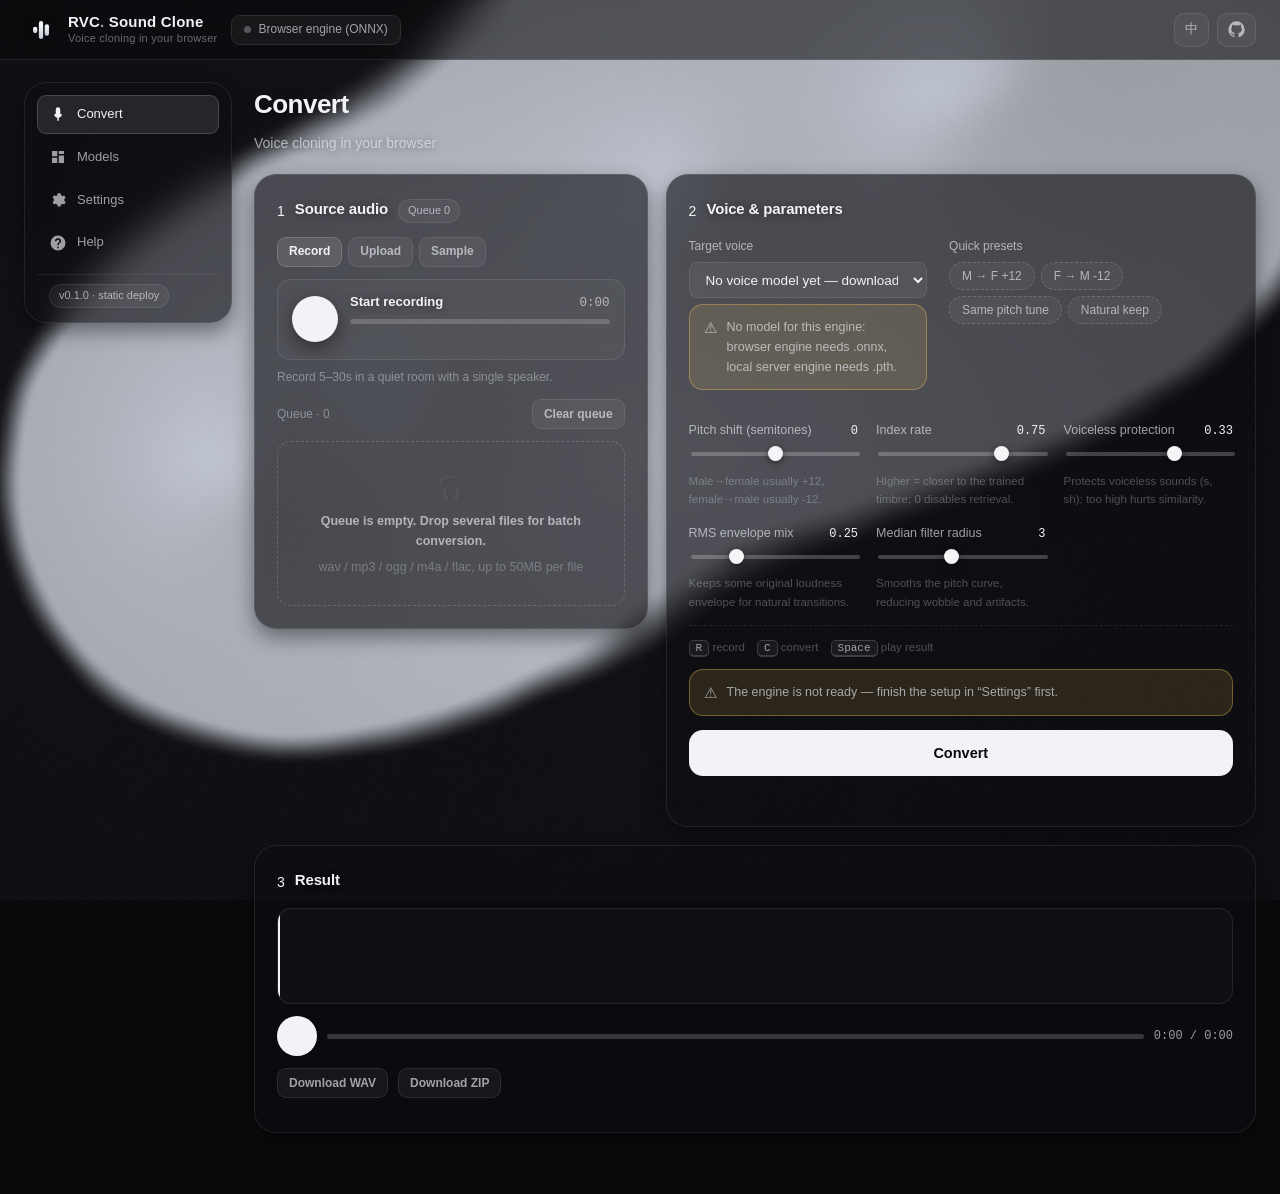
==== commit 32ccc6ba: "fix: 站点图标改为整幅不透明填充，去掉透明背景" ====
--- a/index.html
+++ b/index.html
@@ -11,14 +11,14 @@
 <meta property="og:type" content="website" />
 <meta property="og:title" content="RVC Sound Clone · 网页端声音克隆" />
 <meta property="og:description" content="基于 RVC 的网页端声音克隆工具：浏览器内推理，可静态部署，也可连接本地 RVC 服务。" />
-<meta property="og:image" content="assets/icon-512.png?v=3" />
+<meta property="og:image" content="assets/icon-512.png?v=4" />
 <!-- 主图标用内联 data URI：favicon 缓存很顽固，内联可保证每次加载都拿到当前设计 -->
-<link rel="icon" type="image/png" href="[data-uri]" sizes="32x32" />
-<link rel="icon" href="assets/favicon.ico?v=3" sizes="any" />
-<link rel="icon" type="image/png" href="assets/icon-32.png?v=3" sizes="32x32" />
-<link rel="icon" type="image/png" href="assets/icon-16.png?v=3" sizes="16x16" />
-<link rel="apple-touch-icon" href="assets/icon-180.png?v=3" />
-<link rel="manifest" href="manifest.webmanifest?v=3" />
+<link rel="icon" type="image/png" href="[data-uri]" sizes="32x32" />
+<link rel="icon" href="assets/favicon.ico?v=4" sizes="any" />
+<link rel="icon" type="image/png" href="assets/icon-32.png?v=4" sizes="32x32" />
+<link rel="icon" type="image/png" href="assets/icon-16.png?v=4" sizes="16x16" />
+<link rel="apple-touch-icon" href="assets/icon-180.png?v=4" />
+<link rel="manifest" href="manifest.webmanifest?v=4" />
 <link rel="stylesheet" href="assets/css/style.css" />
 </head>
 <body>
@@ -28,7 +28,7 @@
 <!-- 启动遮罩：模块加载完成后移除 -->
 <div class="boot" id="boot">
   <div class="boot-logo">
-    <img src="assets/favicon.svg?v=3" alt="" width="56" height="56" />
+    <img src="assets/favicon.svg?v=4" alt="" width="56" height="56" />
   </div>
   <p class="boot-text" id="bootText">正在加载模型索引…</p>
   <div class="boot-bar"><span id="bootBar"></span></div>
@@ -36,7 +36,7 @@
 
 <header class="topbar">
   <a class="brand" href="#/convert" data-i18n-title="brand.refresh">
-    <img class="brand-logo" src="assets/favicon.svg?v=3" alt="" width="30" height="30" />
+    <img class="brand-logo" src="assets/favicon.svg?v=4" alt="" width="30" height="30" />
     <span class="brand-text">
       <strong>RVC<span class="dot">.</span> Sound Clone</strong>
       <small data-i18n="brand.tag">网页端声音克隆</small>
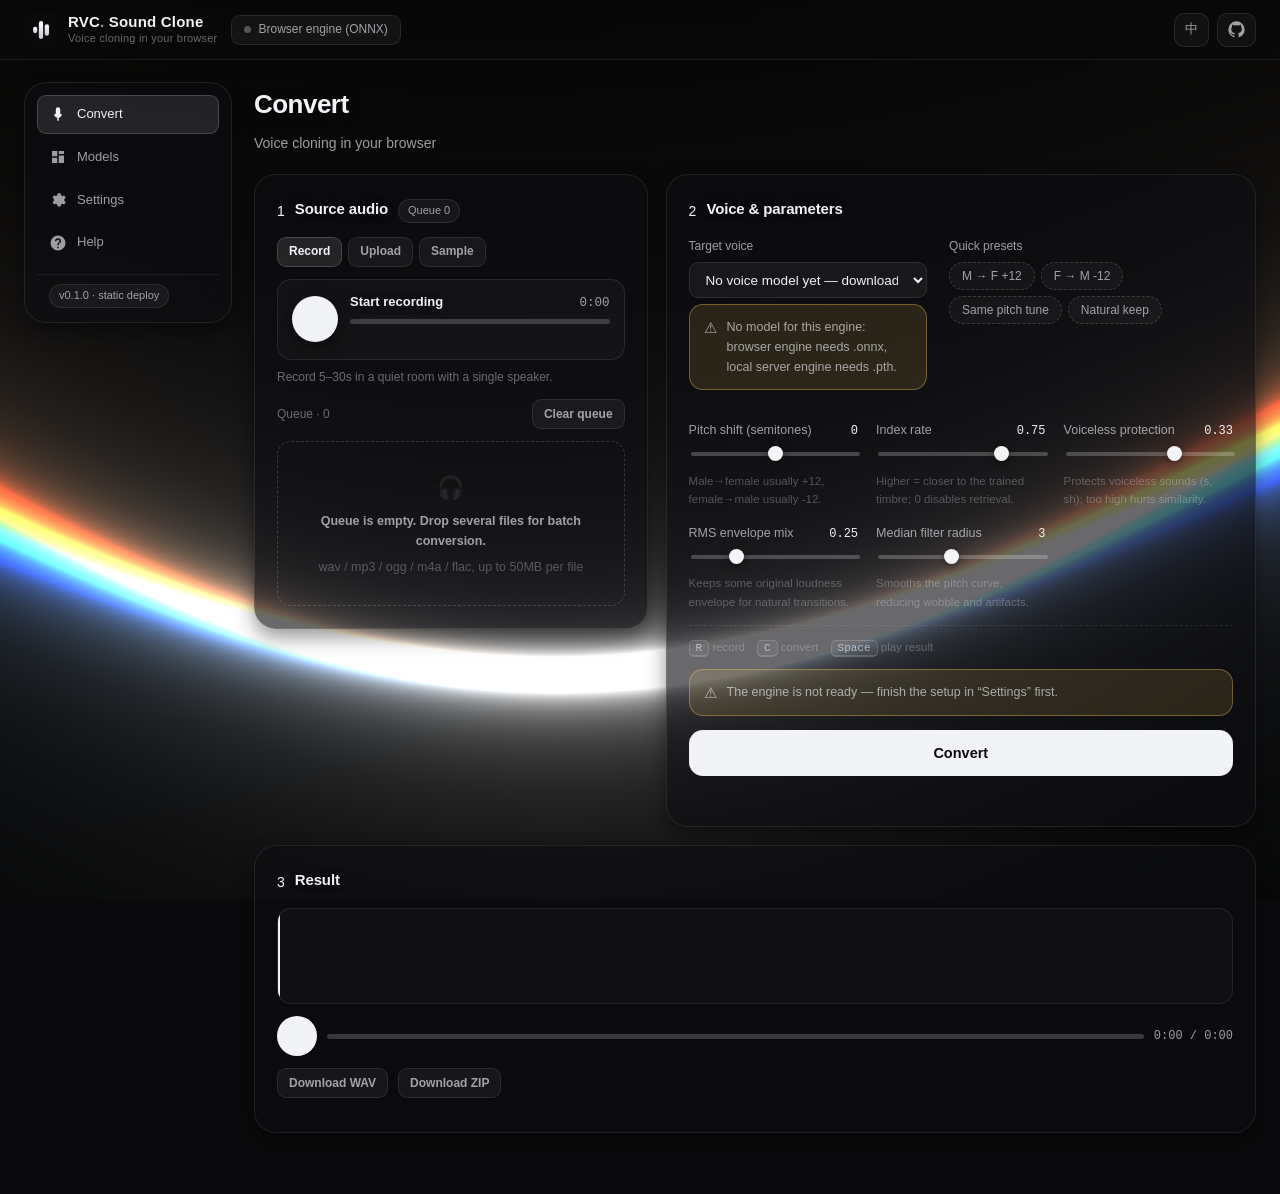
==== commit 1f418413: "feat: 网页背景改为 RGB 正弦波流动 shader" ====
--- a/index.html
+++ b/index.html
@@ -23,7 +23,7 @@
 </head>
 <body>
 
-<canvas id="liquidBg" aria-hidden="true"></canvas>
+<canvas id="bgShader" aria-hidden="true"></canvas>
 
 <!-- 启动遮罩：模块加载完成后移除 -->
 <div class="boot" id="boot">
--- a/assets/css/style.css
+++ b/assets/css/style.css
@@ -74,8 +74,8 @@
   -webkit-font-smoothing: antialiased;
 }
 
-/* 液态金属背景：fixed 画布，内容全部压在玻璃面板上 */
-#liquidBg {
+/* RGB 正弦波背景：fixed 画布，内容全部压在玻璃面板上 */
+#bgShader {
   position: fixed;
   inset: 0;
   width: 100%;
@@ -84,16 +84,15 @@
   display: block;
   pointer-events: none;
 }
-/* WebGL 不可用时露出底层渐变 */
+/* WebGL 不可用时露出底层渐变：近黑底 + 极淡冷色，与波场观感一致 */
 body::before {
   content: "";
   position: fixed;
   inset: 0;
   z-index: -3;
   background:
-    radial-gradient(1100px 620px at 14% -8%, rgba(120, 150, 200, 0.22), transparent 62%),
-    radial-gradient(900px 520px at 92% 4%, rgba(150, 130, 190, 0.18), transparent 60%),
-    radial-gradient(800px 600px at 50% 110%, rgba(90, 120, 170, 0.16), transparent 62%),
+    radial-gradient(1100px 620px at 14% -8%, rgba(90, 120, 170, 0.12), transparent 62%),
+    radial-gradient(900px 520px at 92% 4%, rgba(150, 130, 190, 0.09), transparent 60%),
     #0a0a0c;
 }
 
@@ -118,6 +117,8 @@
 }
 .boot.hidden { opacity: 0; visibility: hidden; }
 .boot-logo { animation: pulse 1.8s ease-in-out infinite; }
+/* 图标源图已是整幅不透明方块，启动图同样裁出圆角，与顶栏一致 */
+.boot-logo img { border-radius: 12px; }
 .boot-text { color: var(--ink-dim); margin: 0; font-size: 13px; text-shadow: var(--t-shadow-sm); }
 .boot-bar {
   width: 190px; height: 3px; border-radius: 99px;
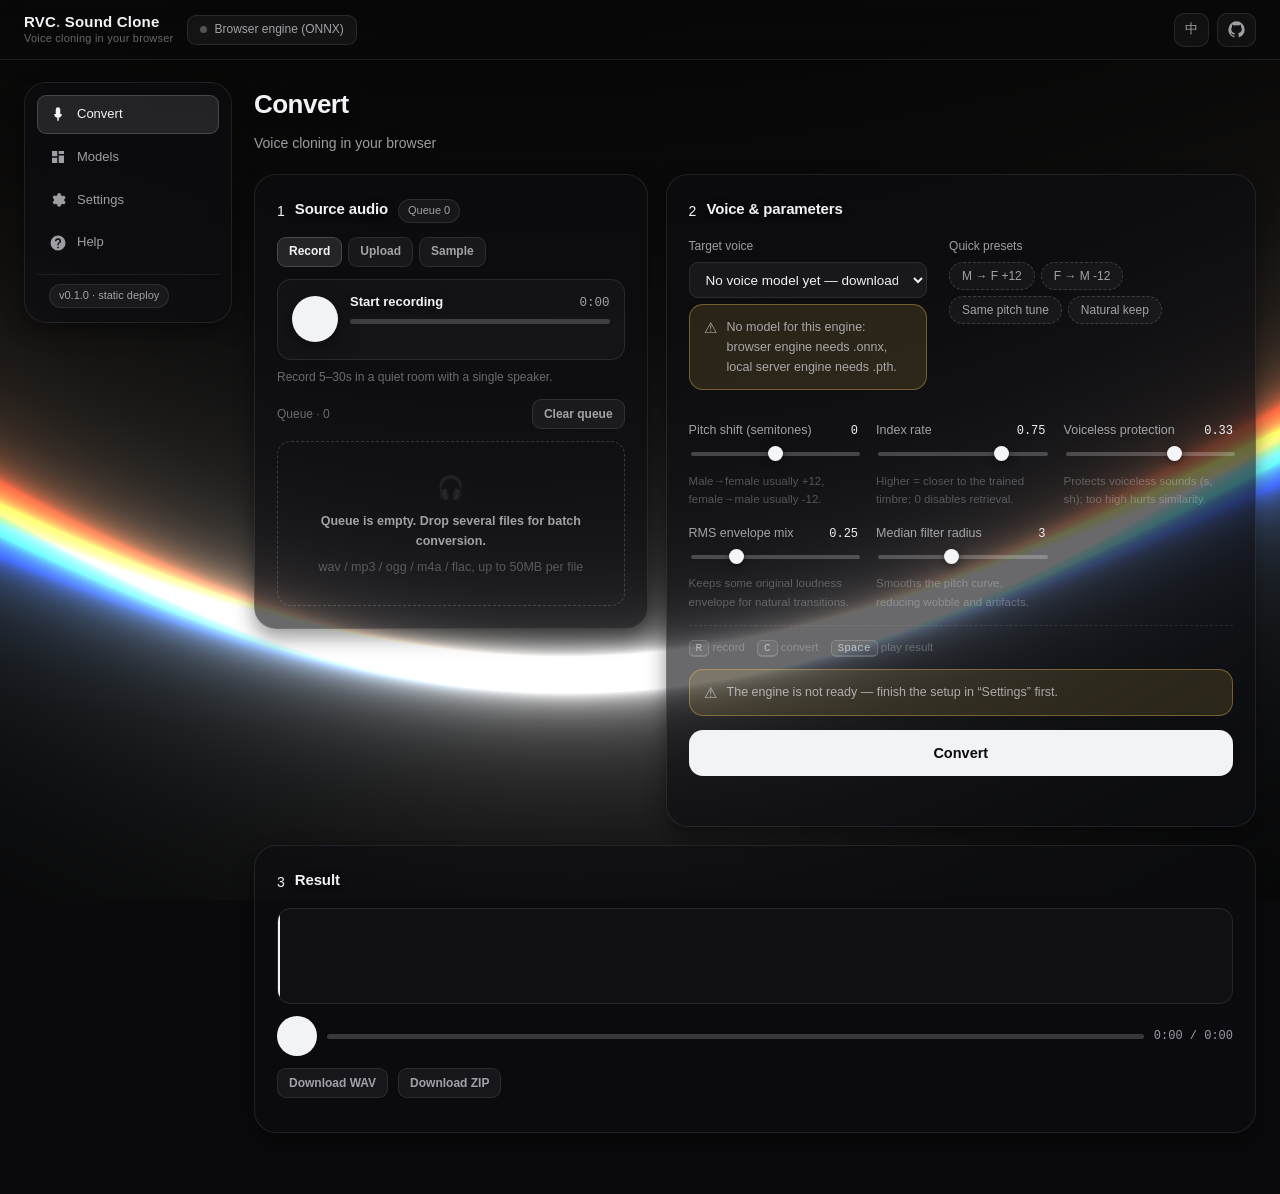
==== commit 62e55039: "feat: 移除网页内的品牌图标（顶栏与启动遮罩）" ====
--- a/index.html
+++ b/index.html
@@ -27,16 +27,12 @@
 
 <!-- 启动遮罩：模块加载完成后移除 -->
 <div class="boot" id="boot">
-  <div class="boot-logo">
-    <img src="assets/favicon.svg?v=4" alt="" width="56" height="56" />
-  </div>
   <p class="boot-text" id="bootText">正在加载模型索引…</p>
   <div class="boot-bar"><span id="bootBar"></span></div>
 </div>
 
 <header class="topbar">
   <a class="brand" href="#/convert" data-i18n-title="brand.refresh">
-    <img class="brand-logo" src="assets/favicon.svg?v=4" alt="" width="30" height="30" />
     <span class="brand-text">
       <strong>RVC<span class="dot">.</span> Sound Clone</strong>
       <small data-i18n="brand.tag">网页端声音克隆</small>
--- a/assets/css/style.css
+++ b/assets/css/style.css
@@ -116,9 +116,6 @@
   transition: opacity 0.35s ease, visibility 0.35s ease;
 }
 .boot.hidden { opacity: 0; visibility: hidden; }
-.boot-logo { animation: pulse 1.8s ease-in-out infinite; }
-/* 图标源图已是整幅不透明方块，启动图同样裁出圆角，与顶栏一致 */
-.boot-logo img { border-radius: 12px; }
 .boot-text { color: var(--ink-dim); margin: 0; font-size: 13px; text-shadow: var(--t-shadow-sm); }
 .boot-bar {
   width: 190px; height: 3px; border-radius: 99px;
@@ -130,7 +127,6 @@
   animation: slide 1.15s ease-in-out infinite;
 }
 @keyframes slide { 0% { transform: translateX(-110%); } 100% { transform: translateX(260%); } }
-@keyframes pulse { 0%, 100% { transform: scale(1); opacity: 1; } 50% { transform: scale(1.07); opacity: 0.82; } }
 
 /* ---------------- 顶栏（对齐个人站：fixed + bg-black/50 + blur-md） ---------------- */
 .topbar {
@@ -147,12 +143,6 @@
   border-bottom: 1px solid var(--line);
 }
 .brand { display: flex; align-items: center; gap: 10px; color: var(--ink); }
-/* 图标自身已带深色圆角底与细描边（favicon.svg），这里不再叠加边框/底色，
-   否则两道边叠在一起会形成一圈明显的白框 */
-.brand-logo {
-  width: 34px; height: 34px; flex: none;
-  border-radius: 10px;
-}
 .brand-text { display: flex; flex-direction: column; line-height: 1.25; min-width: 0; }
 .brand-text strong { font-size: 15px; font-weight: 650; letter-spacing: 0.2px; }
 .brand-text strong .dot { color: rgba(255, 255, 255, 0.6); }
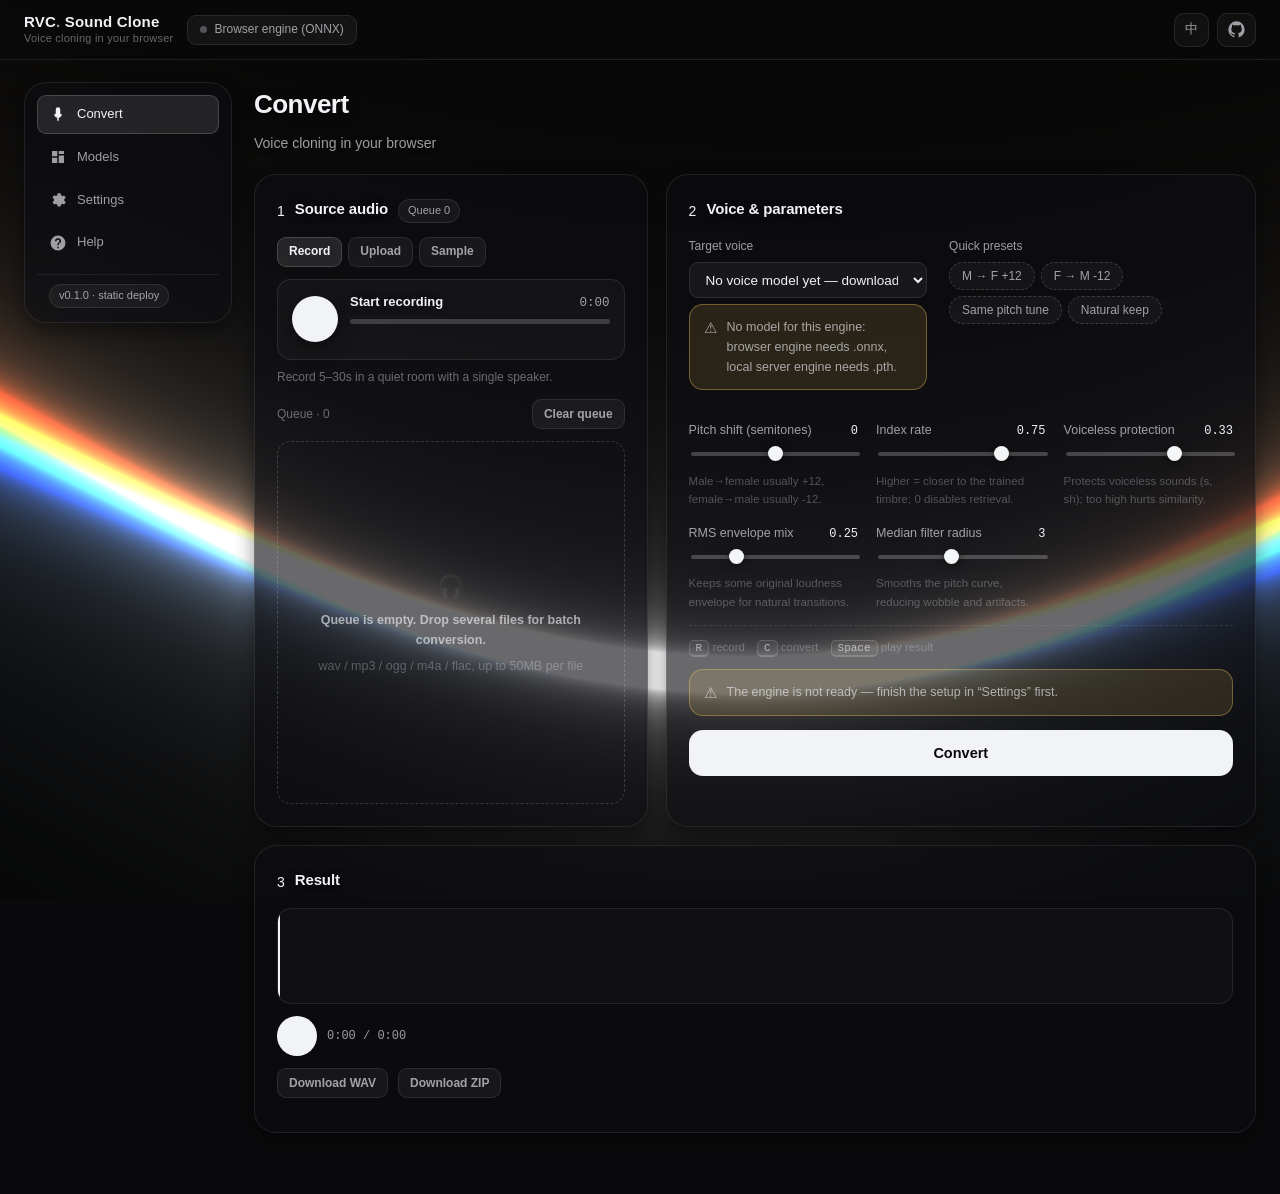
==== commit 90bc1435: "style: 标签页图标改为圆角，与 image-metadata-cleaner 对齐 原图标是整幅涂满 #0a0a0c 的直角方块：既和深色标签栏之间没有层次， 16px 下轮廓发闷。改为 rx=" ====
--- a/index.html
+++ b/index.html
@@ -11,14 +11,14 @@
 <meta property="og:type" content="website" />
 <meta property="og:title" content="RVC Sound Clone · 网页端声音克隆" />
 <meta property="og:description" content="基于 RVC 的网页端声音克隆工具：浏览器内推理，可静态部署，也可连接本地 RVC 服务。" />
-<meta property="og:image" content="assets/icon-512.png?v=4" />
+<meta property="og:image" content="assets/icon-512.png?v=5" />
 <!-- 主图标用内联 data URI：favicon 缓存很顽固，内联可保证每次加载都拿到当前设计 -->
-<link rel="icon" type="image/png" href="[data-uri]" sizes="32x32" />
-<link rel="icon" href="assets/favicon.ico?v=4" sizes="any" />
-<link rel="icon" type="image/png" href="assets/icon-32.png?v=4" sizes="32x32" />
-<link rel="icon" type="image/png" href="assets/icon-16.png?v=4" sizes="16x16" />
-<link rel="apple-touch-icon" href="assets/icon-180.png?v=4" />
-<link rel="manifest" href="manifest.webmanifest?v=4" />
+<link rel="icon" type="image/png" href="[data-uri]" sizes="32x32" />
+<link rel="icon" href="assets/favicon.ico?v=5" sizes="any" />
+<link rel="icon" type="image/png" href="assets/icon-32.png?v=5" sizes="32x32" />
+<link rel="icon" type="image/png" href="assets/icon-16.png?v=5" sizes="16x16" />
+<link rel="apple-touch-icon" href="assets/icon-180.png?v=5" />
+<link rel="manifest" href="manifest.webmanifest?v=5" />
 <link rel="stylesheet" href="assets/css/style.css" />
 </head>
 <body>
--- a/assets/css/style.css
+++ b/assets/css/style.css
@@ -74,12 +74,17 @@
   -webkit-font-smoothing: antialiased;
 }
 
-/* RGB 正弦波背景：fixed 画布，内容全部压在玻璃面板上 */
+/* RGB 正弦波背景：fixed 画布，内容全部压在玻璃面板上。
+   高度用 lvh（大视口）而不是 100%：移动端地址栏收放会让视口高度变化，
+   用 100% 时画布随之重算尺寸、波形被拉伸跳动，看着就像背景在滑；
+   lvh 取两种状态中的较大值，可见区域始终稳定。不支持的浏览器回落到 100%。 */
 #bgShader {
   position: fixed;
-  inset: 0;
+  top: 0;
+  left: 0;
   width: 100%;
   height: 100%;
+  height: 100lvh;
   z-index: -2;
   display: block;
   pointer-events: none;
@@ -300,7 +305,12 @@
 .grid { display: grid; gap: 18px; }
 .grid.cols-2 { grid-template-columns: repeat(2, minmax(0, 1fr)); }
 .grid.cols-3 { grid-template-columns: repeat(3, minmax(0, 1fr)); }
-.grid.convert { grid-template-columns: minmax(0, 1fr) minmax(0, 1.5fr); align-items: start; }
+.grid.convert { grid-template-columns: minmax(0, 1fr) minmax(0, 1.5fr); align-items: stretch; }
+/* 第一张卡与右侧参数卡等高：内部改为纵向 flex，队列区吃掉剩余高度，
+   否则卡片下方会空出一块，页面右下角显得稀 */
+.grid.convert > .card-fill { display: flex; flex-direction: column; }
+.grid.convert > .card-fill > .file-list { flex: 1 1 auto; min-height: 168px; }
+.grid.convert > .card-fill > .file-list > .empty-state { flex: 1; align-content: center; }
 /* 转换结果卡横跨整行：给波形留出宽度 */
 .grid.convert > .card-wide { grid-column: 1 / -1; }
 
@@ -570,12 +580,6 @@
 }
 .play-btn:hover { transform: scale(1.06); background: #ffffff; }
 .player .time { font-family: var(--mono); font-size: 12px; color: var(--ink-dim); }
-.player .track {
-  flex: 1; height: 5px; border-radius: 99px;
-  background: rgba(255, 255, 255, 0.18);
-  position: relative; cursor: pointer; overflow: hidden;
-}
-.player .track-fill { position: absolute; inset: 0 auto 0 0; width: 0%; background: #f2f3f6; }
 
 /* ---------------- 文件列表 ---------------- */
 .file-list { display: flex; flex-direction: column; gap: 7px; margin-top: 12px; }
@@ -867,6 +871,12 @@
   .grid.cols-2, .grid.cols-3 { grid-template-columns: minmax(0, 1fr); }
   .engine-chip { display: none; }
   .topbar { padding: 0 14px; }
+  /* 移动端把面板模糊从 16px 降到 6px：全屏 shader + 高模糊在手机 GPU 上很贵，
+     滚动时会卡；面板本身 62% 的深色底已保证文字可读 */
+  .card, .step-card, .sidebar {
+    backdrop-filter: blur(6px);
+    -webkit-backdrop-filter: blur(6px);
+  }
 }
 
 @media (prefers-reduced-motion: reduce) {
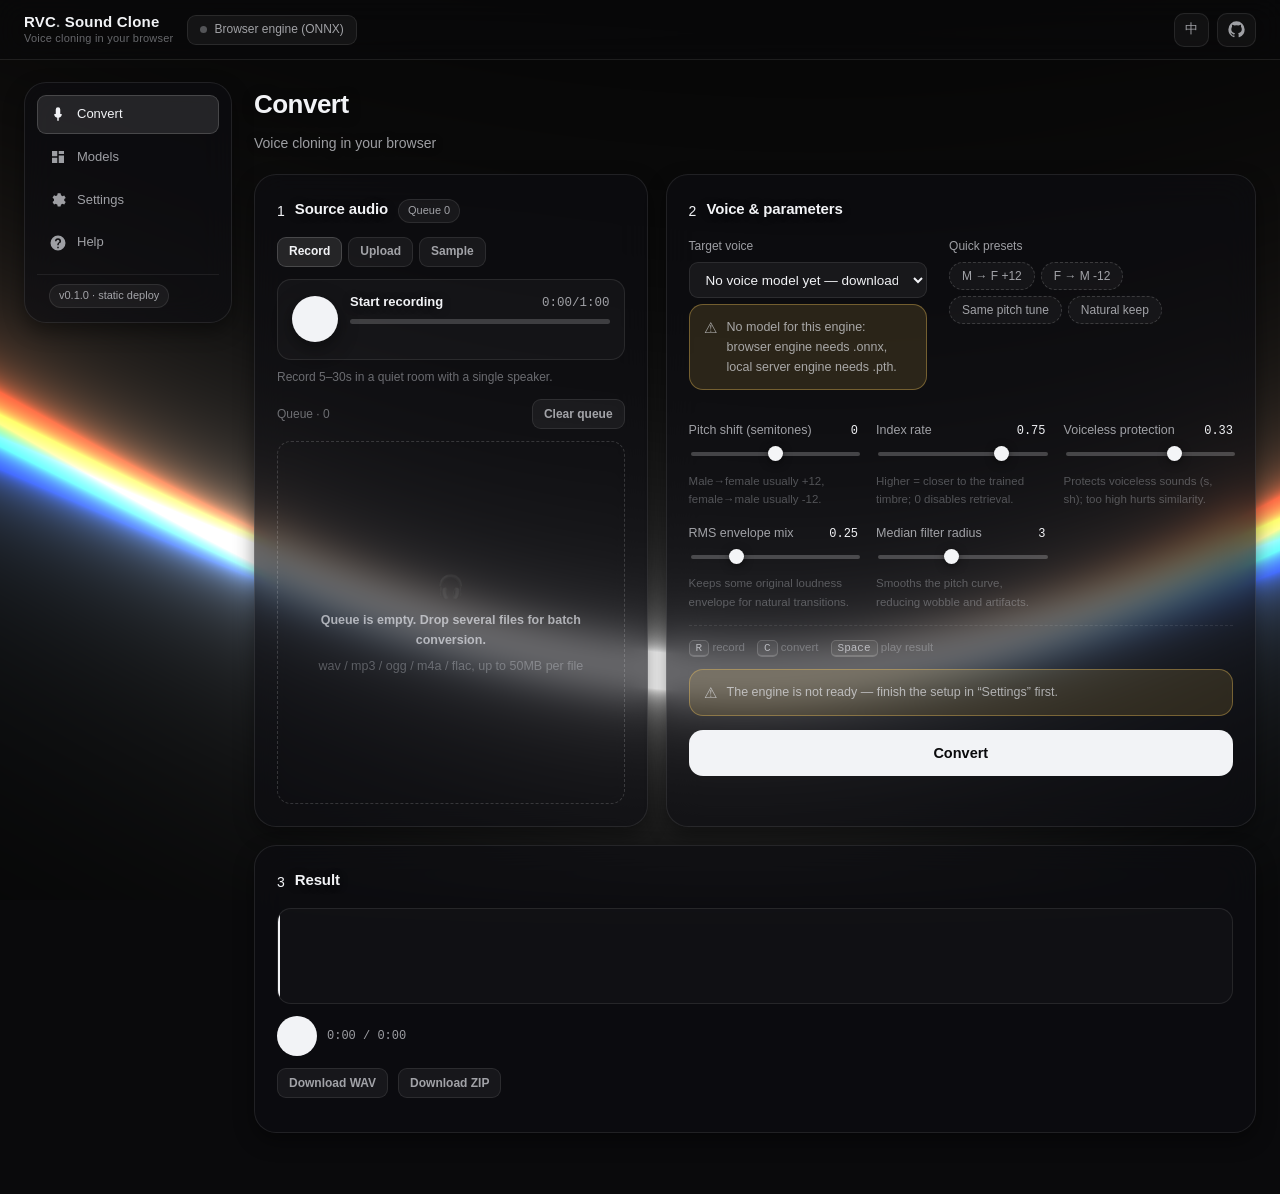
==== commit 0ee9f0b1: "docs: 更新项目简介，补上录音与上传两条输入路径 四处简介口径统一，都漏了「录音/上传音频」这个入口——而这正是上一轮才修好的  headlined 功能：  - README 导语（中英）：点明" ====
--- a/index.html
+++ b/index.html
@@ -4,13 +4,13 @@
 <meta charset="UTF-8" />
 <meta name="viewport" content="width=device-width, initial-scale=1.0" />
 <title>RVC Sound Clone · 网页端声音克隆</title>
-<meta name="description" content="基于 RVC（Retrieval-based Voice Conversion）的网页端声音克隆工具。纯静态部署，浏览器内推理，也可连接本地 RVC 服务获得最佳音质。" />
+<meta name="description" content="基于 RVC 的网页端声音克隆 / 变声工具：浏览器内录音或上传音频，ONNX 推理与变调，音频不上传。纯静态部署、零构建，也可连接本机 RVC 服务获得 GPU 级音质。" />
 <meta name="keywords" content="RVC, 声音克隆, 语音转换, 变声器, AI 配音, WebAudio, ONNX" />
 <meta name="author" content="ForJiang" />
 <meta name="theme-color" content="#0a0a0c" />
 <meta property="og:type" content="website" />
 <meta property="og:title" content="RVC Sound Clone · 网页端声音克隆" />
-<meta property="og:description" content="基于 RVC 的网页端声音克隆工具：浏览器内推理，可静态部署，也可连接本地 RVC 服务。" />
+<meta property="og:description" content="浏览器内录音或上传音频即可完成声音克隆：ONNX 推理、变调、导出，音频不上传。纯静态部署，无构建。" />
 <meta property="og:image" content="assets/icon-512.png?v=5" />
 <!-- 主图标用内联 data URI：favicon 缓存很顽固，内联可保证每次加载都拿到当前设计 -->
 <link rel="icon" type="image/png" href="[data-uri]" sizes="32x32" />
--- a/assets/css/style.css
+++ b/assets/css/style.css
@@ -245,12 +245,12 @@
 
 .view { min-width: 0; display: flex; flex-direction: column; gap: 20px; }
 
-/* 入场动画：opacity + y:30 上浮，delayChildren 0.2 / staggerChildren 0.15 */
-.view > * { animation: rise 0.5s cubic-bezier(0.2, 0.8, 0.3, 1) both; }
-.view > *:nth-child(1) { animation-delay: 0.05s; }
-.view > *:nth-child(2) { animation-delay: 0.15s; }
-.view > *:nth-child(3) { animation-delay: 0.25s; }
-.view > *:nth-child(4) { animation-delay: 0.35s; }
+/* 内容块入场：opacity + y:30 上浮。延迟不写死 nth-child——四个视图的挂载结构
+   不一样（help 整页裹在 .doc 里、convert 多套一层 .grid、models 套两层），
+   按 .view > * 猜层级只能命中外壳，卡片本身一动不动的。改由 app.js 的
+   staggerEnter() 按 DOM 顺序把延迟写进 --enter-delay，并打上 .enter。
+   只标路由初始渲染出来的块，交互中动态加进来的卡片不会突然淡入。 */
+.view .enter { animation: rise 0.5s cubic-bezier(0.2, 0.8, 0.3, 1) both; animation-delay: var(--enter-delay, 0s); }
 @keyframes rise { from { opacity: 0; transform: translateY(30px); } to { opacity: 1; transform: none; } }
 
 /* ---------------- 卡片：rounded-3xl 玻璃 ---------------- */
@@ -539,10 +539,6 @@
   font-size: 13px; font-weight: 600; color: var(--ink);
   text-shadow: var(--t-shadow-sm);
 }
-@keyframes pulse-rec {
-  0%, 100% { box-shadow: 0 0 0 0 rgba(255, 255, 255, 0.4); }
-  50% { box-shadow: 0 0 0 10px rgba(255, 255, 255, 0); }
-}
 .meter { flex: 1; min-width: 0; }
 .meter-track { height: 5px; border-radius: 99px; background: rgba(255, 255, 255, 0.18); overflow: hidden; }
 .meter canvas { display: block; width: 100%; height: 18px; margin-top: 5px; }
@@ -552,6 +548,8 @@
   transition: width 0.07s linear;
 }
 .rec-time { font-family: var(--mono); font-size: 12.5px; color: var(--ink-dim); margin-left: auto; }
+/* 逼近最长时长：最后 10 秒转告红色，提示马上会自动停 */
+.rec-time.warn { color: var(--warn); }
 
 /* ---------------- 波形 / 播放器 ---------------- */
 .wave {
@@ -881,5 +879,5 @@
 
 @media (prefers-reduced-motion: reduce) {
   *, *::before, *::after { animation-duration: 0.01ms !important; transition-duration: 0.01ms !important; }
-  .view > * { animation: none; }
-}
+  .view .enter { animation: none; }
+}
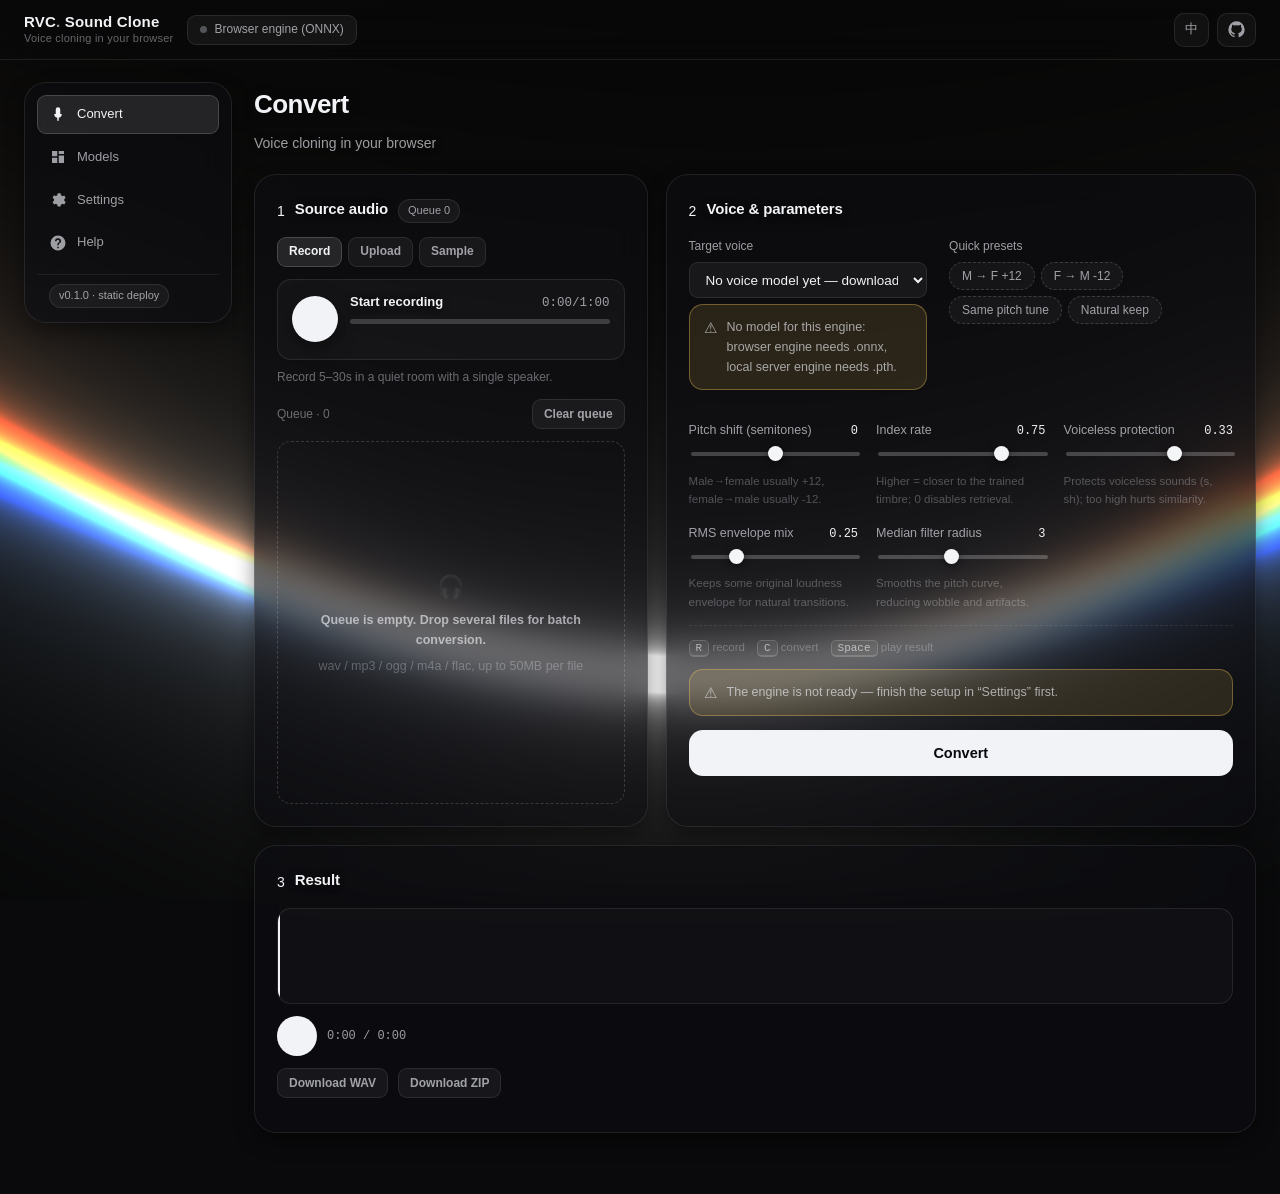
==== commit 09694d9c: "fix: 标签页标题改成固定英文，不再随界面语言出中文 标签栏很窄，中英混排容易被截断，也不方便在多标签之间辨认。原来 routeTitle() 直接取 t('nav.convert') 等四个键，中" ====
--- a/index.html
+++ b/index.html
@@ -3,7 +3,7 @@
 <head>
 <meta charset="UTF-8" />
 <meta name="viewport" content="width=device-width, initial-scale=1.0" />
-<title>RVC Sound Clone · 网页端声音克隆</title>
+<title>RVC Sound Clone</title>
 <meta name="description" content="基于 RVC 的网页端声音克隆 / 变声工具：浏览器内录音或上传音频，ONNX 推理与变调，音频不上传。纯静态部署、零构建，也可连接本机 RVC 服务获得 GPU 级音质。" />
 <meta name="keywords" content="RVC, 声音克隆, 语音转换, 变声器, AI 配音, WebAudio, ONNX" />
 <meta name="author" content="ForJiang" />
--- a/assets/css/style.css
+++ b/assets/css/style.css
@@ -304,7 +304,6 @@
 
 .grid { display: grid; gap: 18px; }
 .grid.cols-2 { grid-template-columns: repeat(2, minmax(0, 1fr)); }
-.grid.cols-3 { grid-template-columns: repeat(3, minmax(0, 1fr)); }
 .grid.convert { grid-template-columns: minmax(0, 1fr) minmax(0, 1.5fr); align-items: stretch; }
 /* 第一张卡与右侧参数卡等高：内部改为纵向 flex，队列区吃掉剩余高度，
    否则卡片下方会空出一块，页面右下角显得稀 */
@@ -330,12 +329,9 @@
 
 .row { display: flex; align-items: center; gap: 10px; flex-wrap: wrap; }
 .row.tight { gap: 6px; }
-.spacer { flex: 1; }
 .muted { color: var(--ink-dim); }
 .faint { color: var(--ink-faint); font-size: 12px; }
 .mono { font-family: var(--mono); font-size: 12px; }
-.center { text-align: center; }
-.nowrap { white-space: nowrap; }
 .hidden { display: none !important; }
 
 /* ---------------- 按钮 ---------------- */
@@ -436,23 +432,6 @@
 }
 input[type="range"]::-moz-range-track { height: 4px; border-radius: 99px; background: rgba(255, 255, 255, 0.22); }
 input[type="range"]::-moz-range-thumb { width: 13px; height: 13px; border-radius: 50%; background: #f4f5f7; border: none; }
-
-.switch { display: inline-flex; align-items: center; gap: 9px; cursor: pointer; user-select: none; }
-.switch input { position: absolute; opacity: 0; pointer-events: none; }
-.switch .track {
-  width: 38px; height: 21px; border-radius: 99px;
-  background: rgba(255, 255, 255, 0.18);
-  border: 1px solid var(--line);
-  position: relative; transition: 0.18s ease; flex: none;
-}
-.switch .track::after {
-  content: ""; position: absolute; top: 2px; left: 2px;
-  width: 15px; height: 15px; border-radius: 50%;
-  background: rgba(255, 255, 255, 0.75);
-  transition: 0.18s ease;
-}
-.switch input:checked + .track { background: #f2f3f6; border-color: transparent; }
-.switch input:checked + .track::after { left: 20px; background: #0a0a0c; }
 
 /* 滑块行 */
 .slider-row { display: grid; gap: 2px; }
@@ -796,8 +775,6 @@
   color: var(--ink-dim);
 }
 .file-detail .chip.ok { color: #8ff0c6; border-color: rgba(61,220,151,0.35); }
-.row-click { cursor: pointer; }
-.row-click:hover { background: rgba(255,255,255,0.06); }
 
 /* ---------------- 帮助页步骤条 ---------------- */
 .steps-strip { display: grid; grid-template-columns: repeat(4, minmax(0, 1fr)); gap: 16px; margin: 6px 0 8px; }
@@ -857,7 +834,6 @@
 /* ---------------- 响应式 ---------------- */
 @media (max-width: 1080px) {
   .grid.convert { grid-template-columns: minmax(0, 1fr); }
-  .grid.cols-3 { grid-template-columns: repeat(2, minmax(0, 1fr)); }
   .steps-strip { grid-template-columns: repeat(2, minmax(0, 1fr)); }
 }
 @media (max-width: 860px) {
@@ -866,7 +842,7 @@
   .sidebar a { flex: none; }
   .sidebar-foot { display: none; }
   .brand-text small { display: none; }
-  .grid.cols-2, .grid.cols-3 { grid-template-columns: minmax(0, 1fr); }
+  .grid.cols-2 { grid-template-columns: minmax(0, 1fr); }
   .engine-chip { display: none; }
   .topbar { padding: 0 14px; }
   /* 移动端把面板模糊从 16px 降到 6px：全屏 shader + 高模糊在手机 GPU 上很贵，
